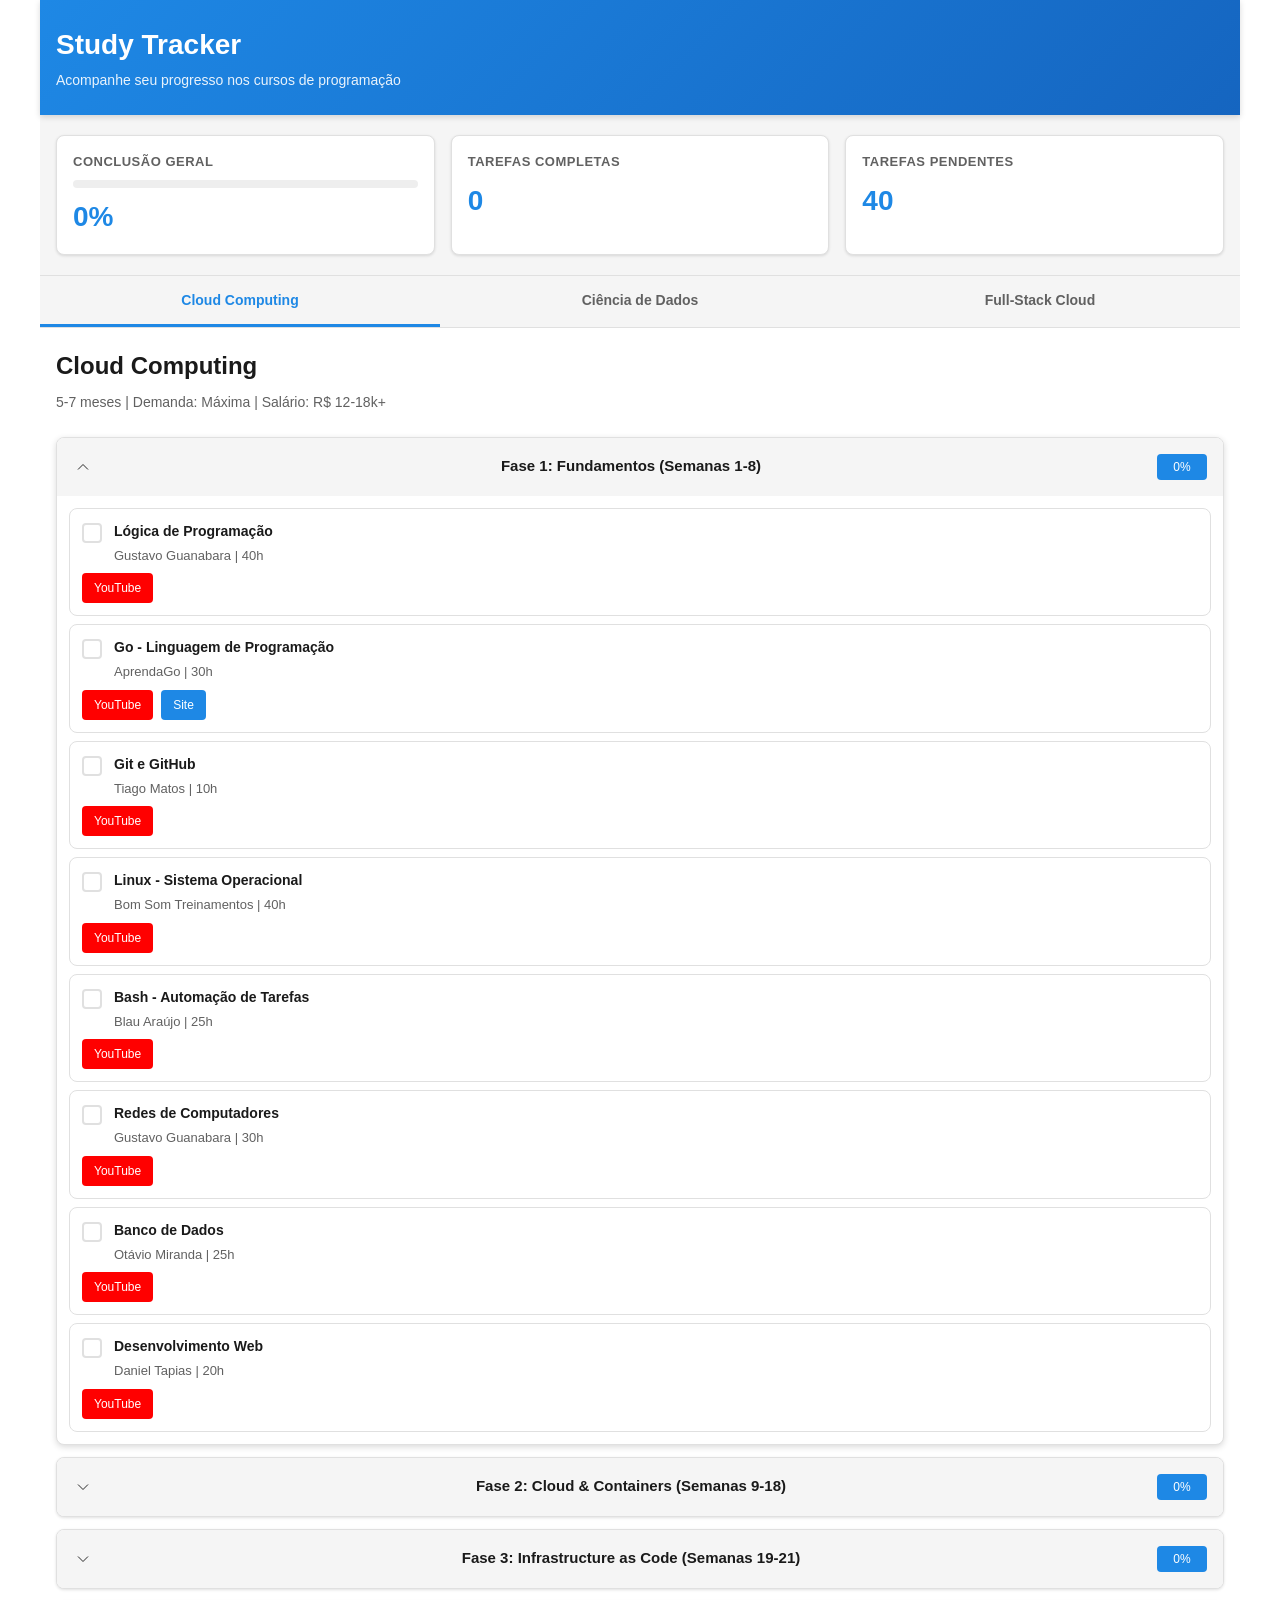
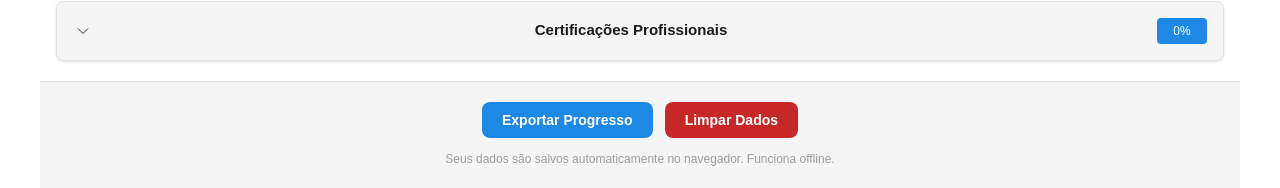
==== index.html @ 9088e8f1 "Add Study Tracker PWA app and Railway/Nixpacks deploy config Adds the full static study-tracker site" ====
<!DOCTYPE html>
<html lang="pt-BR">
<head>
    <meta charset="UTF-8">
    <meta name="viewport" content="width=device-width, initial-scale=1.0">
    <meta name="description" content="Checklist de estudo para programação - Acompanhe seu progresso nos cursos">
    <meta name="theme-color" content="#1a1a1a">
    <meta name="apple-mobile-web-app-capable" content="yes">
    <meta name="apple-mobile-web-app-status-bar-style" content="black-translucent">
    <meta name="apple-mobile-web-app-title" content="Study Tracker">

    <link rel="manifest" href="manifest.json">
    <link rel="icon" type="image/svg+xml" href="data:image/svg+xml,<svg xmlns='http://www.w3.org/2000/svg' viewBox='0 0 100 100'><text y='75' font-size='75' fill='%231e88e5'>●</text></svg>">
    <link rel="apple-touch-icon" href="data:image/svg+xml,<svg xmlns='http://www.w3.org/2000/svg' viewBox='0 0 180 180'><rect fill='%231e88e5' width='180' height='180'/><text y='135' font-size='120' fill='white' text-anchor='middle' x='90'>●</text></svg>">

    <title>Study Tracker - Checklist de Programação</title>
    <link rel="stylesheet" href="style.css">
</head>
<body>
    <div class="app-container">
        <!-- Header -->
        <header class="app-header">
            <div class="header-content">
                <h1>Study Tracker</h1>
                <p class="subtitle">Acompanhe seu progresso nos cursos de programação</p>
            </div>
            <button class="install-btn" id="installBtn" style="display: none;">Instalar App</button>
        </header>

        <!-- Progress Overview -->
        <section class="progress-section">
            <div class="progress-stats">
                <div class="stat-card">
                    <span class="stat-label">Conclusão Geral</span>
                    <div class="progress-bar">
                        <div class="progress-fill" id="overallProgress"></div>
                    </div>
                    <span class="stat-value" id="overallPercent">0%</span>
                </div>
                <div class="stat-card">
                    <span class="stat-label">Tarefas Completas</span>
                    <span class="stat-value" id="tasksCompleted">0</span>
                </div>
                <div class="stat-card">
                    <span class="stat-label">Tarefas Pendentes</span>
                    <span class="stat-value" id="tasksPending">0</span>
                </div>
            </div>
        </section>

        <!-- Path Selection Tabs -->
        <nav class="path-tabs">
            <button class="tab-btn active" data-path="cloud">Cloud Computing</button>
            <button class="tab-btn" data-path="data-science">Ciência de Dados</button>
            <button class="tab-btn" data-path="full-stack">Full-Stack Cloud</button>
        </nav>

        <!-- Content Area -->
        <main class="content-area">
            <!-- Cloud Computing Path -->
            <section class="path-content active" data-path="cloud">
                <div class="path-header">
                    <h2>Cloud Computing</h2>
                    <p>5-7 meses | Demanda: Máxima | Salário: R$ 12-18k+</p>
                </div>

                <div class="phases-container">
                    <!-- Phase 1 -->
                    <details class="phase-section" open>
                        <summary class="phase-title">
                            <span class="phase-name">Fase 1: Fundamentos (Semanas 1-8)</span>
                            <span class="phase-progress" data-phase="cloud-1"></span>
                        </summary>
                        <div class="courses-list">
                            <div class="course-item">
                                <label class="checkbox-wrapper">
                                    <input type="checkbox" class="task-checkbox" data-id="cloud-logic" data-phase="cloud-1">
                                    <span class="checkbox-custom"></span>
                                    <span class="course-info">
                                        <span class="course-name">Lógica de Programação</span>
                                        <span class="course-instructor">Gustavo Guanabara | 40h</span>
                                    </span>
                                </label>
                                <div class="course-links">
                                    <a href="https://www.youtube.com/playlist?list=PLHz_AreHm4dmSj0MHol_aoNYCSGFqvfV7" target="_blank" class="link-btn youtube">YouTube</a>
                                </div>
                            </div>

                            <div class="course-item">
                                <label class="checkbox-wrapper">
                                    <input type="checkbox" class="task-checkbox" data-id="cloud-go" data-phase="cloud-1">
                                    <span class="checkbox-custom"></span>
                                    <span class="course-info">
                                        <span class="course-name">Go - Linguagem de Programação</span>
                                        <span class="course-instructor">AprendaGo | 30h</span>
                                    </span>
                                </label>
                                <div class="course-links">
                                    <a href="https://www.youtube.com/c/AprendaGo" target="_blank" class="link-btn youtube">YouTube</a>
                                    <a href="https://www.aprendago.com" target="_blank" class="link-btn website">Site</a>
                                </div>
                            </div>

                            <div class="course-item">
                                <label class="checkbox-wrapper">
                                    <input type="checkbox" class="task-checkbox" data-id="cloud-git" data-phase="cloud-1">
                                    <span class="checkbox-custom"></span>
                                    <span class="course-info">
                                        <span class="course-name">Git e GitHub</span>
                                        <span class="course-instructor">Tiago Matos | 10h</span>
                                    </span>
                                </label>
                                <div class="course-links">
                                    <a href="https://www.youtube.com/playlist?list=PLbIBj8vQfySscKKjH5d3Cc2KLxWDZWmUM" target="_blank" class="link-btn youtube">YouTube</a>
                                </div>
                            </div>

                            <div class="course-item">
                                <label class="checkbox-wrapper">
                                    <input type="checkbox" class="task-checkbox" data-id="cloud-linux" data-phase="cloud-1">
                                    <span class="checkbox-custom"></span>
                                    <span class="course-info">
                                        <span class="course-name">Linux - Sistema Operacional</span>
                                        <span class="course-instructor">Bom Som Treinamentos | 40h</span>
                                    </span>
                                </label>
                                <div class="course-links">
                                    <a href="https://www.youtube.com/playlist?list=PLf-O3X2-mxDn1VpyU2q3fuI3Ikuyig7ij" target="_blank" class="link-btn youtube">YouTube</a>
                                </div>
                            </div>

                            <div class="course-item">
                                <label class="checkbox-wrapper">
                                    <input type="checkbox" class="task-checkbox" data-id="cloud-bash" data-phase="cloud-1">
                                    <span class="checkbox-custom"></span>
                                    <span class="course-info">
                                        <span class="course-name">Bash - Automação de Tarefas</span>
                                        <span class="course-instructor">Blau Araújo | 25h</span>
                                    </span>
                                </label>
                                <div class="course-links">
                                    <a href="https://www.youtube.com/playlist?list=PLbWvcwWtuDm0x1aSNYI4e3XC8DjDJDvXs" target="_blank" class="link-btn youtube">YouTube</a>
                                </div>
                            </div>

                            <div class="course-item">
                                <label class="checkbox-wrapper">
                                    <input type="checkbox" class="task-checkbox" data-id="cloud-networks" data-phase="cloud-1">
                                    <span class="checkbox-custom"></span>
                                    <span class="course-info">
                                        <span class="course-name">Redes de Computadores</span>
                                        <span class="course-instructor">Gustavo Guanabara | 30h</span>
                                    </span>
                                </label>
                                <div class="course-links">
                                    <a href="https://www.youtube.com/playlist?list=PLHz_AreHm4dkPvvixO52EMKvEHqkBn9ZT" target="_blank" class="link-btn youtube">YouTube</a>
                                </div>
                            </div>

                            <div class="course-item">
                                <label class="checkbox-wrapper">
                                    <input type="checkbox" class="task-checkbox" data-id="cloud-db" data-phase="cloud-1">
                                    <span class="checkbox-custom"></span>
                                    <span class="course-info">
                                        <span class="course-name">Banco de Dados</span>
                                        <span class="course-instructor">Otávio Miranda | 25h</span>
                                    </span>
                                </label>
                                <div class="course-links">
                                    <a href="https://www.youtube.com/playlist?list=PLbIBj8vQfySs7ZRrqjpAXXc5g4ehJCWcZ" target="_blank" class="link-btn youtube">YouTube</a>
                                </div>
                            </div>

                            <div class="course-item">
                                <label class="checkbox-wrapper">
                                    <input type="checkbox" class="task-checkbox" data-id="cloud-web" data-phase="cloud-1">
                                    <span class="checkbox-custom"></span>
                                    <span class="course-info">
                                        <span class="course-name">Desenvolvimento Web</span>
                                        <span class="course-instructor">Daniel Tapias | 20h</span>
                                    </span>
                                </label>
                                <div class="course-links">
                                    <a href="https://www.youtube.com/@dandev-oficial" target="_blank" class="link-btn youtube">YouTube</a>
                                </div>
                            </div>
                        </div>
                    </details>

                    <!-- Phase 2 -->
                    <details class="phase-section">
                        <summary class="phase-title">
                            <span class="phase-name">Fase 2: Cloud & Containers (Semanas 9-18)</span>
                            <span class="phase-progress" data-phase="cloud-2"></span>
                        </summary>
                        <div class="courses-list">
                            <div class="course-item">
                                <label class="checkbox-wrapper">
                                    <input type="checkbox" class="task-checkbox" data-id="cloud-aws" data-phase="cloud-2">
                                    <span class="checkbox-custom"></span>
                                    <span class="course-info">
                                        <span class="course-name">AWS - Cloud Computing</span>
                                        <span class="course-instructor">Dev Dojo | 50h</span>
                                    </span>
                                </label>
                                <div class="course-links">
                                    <a href="https://www.youtube.com/@DevDojo" target="_blank" class="link-btn youtube">YouTube</a>
                                    <a href="https://devdojo.com" target="_blank" class="link-btn website">Site</a>
                                </div>
                            </div>

                            <div class="course-item">
                                <label class="checkbox-wrapper">
                                    <input type="checkbox" class="task-checkbox" data-id="cloud-docker" data-phase="cloud-2">
                                    <span class="checkbox-custom"></span>
                                    <span class="course-info">
                                        <span class="course-name">Docker - Containers</span>
                                        <span class="course-instructor">Tec Educa | 25h</span>
                                    </span>
                                </label>
                                <div class="course-links">
                                    <a href="https://www.youtube.com/playlist?list=PLnDvRpP8BneyVTT2ffgSHmkSJuw-gMaAr" target="_blank" class="link-btn youtube">YouTube</a>
                                </div>
                            </div>

                            <div class="course-item">
                                <label class="checkbox-wrapper">
                                    <input type="checkbox" class="task-checkbox" data-id="cloud-k8s" data-phase="cloud-2">
                                    <span class="checkbox-custom"></span>
                                    <span class="course-info">
                                        <span class="course-name">Kubernetes - Orquestração</span>
                                        <span class="course-instructor">Lucas Santo | 40h</span>
                                    </span>
                                </label>
                                <div class="course-links">
                                    <a href="https://www.youtube.com/playlist?list=PLnDvRpP8BnexKYy5RLSQKT4vvvvyQ7SuY" target="_blank" class="link-btn youtube">YouTube</a>
                                </div>
                            </div>
                        </div>
                    </details>

                    <!-- Phase 3 -->
                    <details class="phase-section">
                        <summary class="phase-title">
                            <span class="phase-name">Fase 3: Infrastructure as Code (Semanas 19-21)</span>
                            <span class="phase-progress" data-phase="cloud-3"></span>
                        </summary>
                        <div class="courses-list">
                            <div class="course-item">
                                <label class="checkbox-wrapper">
                                    <input type="checkbox" class="task-checkbox" data-id="cloud-terraform" data-phase="cloud-3">
                                    <span class="checkbox-custom"></span>
                                    <span class="course-info">
                                        <span class="course-name">Terraform - IaC</span>
                                        <span class="course-instructor">Gasparotto | 30h</span>
                                    </span>
                                </label>
                                <div class="course-links">
                                    <a href="https://www.youtube.com/playlist?list=PLnDvRpP8BneyVTT2ffgSHmkSJuw-gMaAr" target="_blank" class="link-btn youtube">YouTube</a>
                                </div>
                            </div>
                        </div>
                    </details>

                    <!-- Certifications -->
                    <details class="phase-section">
                        <summary class="phase-title">
                            <span class="phase-name">Certificações Profissionais</span>
                            <span class="phase-progress" data-phase="cloud-cert"></span>
                        </summary>
                        <div class="courses-list">
                            <div class="course-item">
                                <label class="checkbox-wrapper">
                                    <input type="checkbox" class="task-checkbox" data-id="cloud-aws-dev" data-phase="cloud-cert">
                                    <span class="checkbox-custom"></span>
                                    <span class="course-info">
                                        <span class="course-name">AWS Certified Developer</span>
                                        <span class="course-instructor">Amazon | Valor: USD 300</span>
                                    </span>
                                </label>
                                <div class="course-links">
                                    <a href="https://aws.amazon.com/certification/" target="_blank" class="link-btn website">Certificação AWS</a>
                                </div>
                            </div>

                            <div class="course-item">
                                <label class="checkbox-wrapper">
                                    <input type="checkbox" class="task-checkbox" data-id="cloud-aws-arch" data-phase="cloud-cert">
                                    <span class="checkbox-custom"></span>
                                    <span class="course-info">
                                        <span class="course-name">AWS Certified Solutions Architect</span>
                                        <span class="course-instructor">Amazon | Valor: USD 300</span>
                                    </span>
                                </label>
                                <div class="course-links">
                                    <a href="https://aws.amazon.com/certification/" target="_blank" class="link-btn website">Certificação AWS</a>
                                </div>
                            </div>

                            <div class="course-item">
                                <label class="checkbox-wrapper">
                                    <input type="checkbox" class="task-checkbox" data-id="cloud-scrum" data-phase="cloud-cert">
                                    <span class="checkbox-custom"></span>
                                    <span class="course-info">
                                        <span class="course-name">Scrum Master Associate</span>
                                        <span class="course-instructor">Scrum.org | Valor: USD 150</span>
                                    </span>
                                </label>
                                <div class="course-links">
                                    <a href="https://www.scrum.org" target="_blank" class="link-btn website">Scrum.org</a>
                                </div>
                            </div>
                        </div>
                    </details>
                </div>
            </section>

            <!-- Data Science Path -->
            <section class="path-content" data-path="data-science">
                <div class="path-header">
                    <h2>Ciência de Dados</h2>
                    <p>6-8 meses | Demanda: Alta | Salário: R$ 10-15k+</p>
                </div>

                <div class="phases-container">
                    <!-- Phase 1 -->
                    <details class="phase-section" open>
                        <summary class="phase-title">
                            <span class="phase-name">Fase 1: Fundamentos (Semanas 1-6)</span>
                            <span class="phase-progress" data-phase="ds-1"></span>
                        </summary>
                        <div class="courses-list">
                            <div class="course-item">
                                <label class="checkbox-wrapper">
                                    <input type="checkbox" class="task-checkbox" data-id="ds-python" data-phase="ds-1">
                                    <span class="checkbox-custom"></span>
                                    <span class="course-info">
                                        <span class="course-name">Python Básico</span>
                                        <span class="course-instructor">Gustavo Guanabara | 40h</span>
                                    </span>
                                </label>
                                <div class="course-links">
                                    <a href="https://www.youtube.com/playlist?list=PLHz_AreHm4dmSj0MHol_aoNYCSGFqvfV7" target="_blank" class="link-btn youtube">YouTube</a>
                                </div>
                            </div>

                            <div class="course-item">
                                <label class="checkbox-wrapper">
                                    <input type="checkbox" class="task-checkbox" data-id="ds-git" data-phase="ds-1">
                                    <span class="checkbox-custom"></span>
                                    <span class="course-info">
                                        <span class="course-name">Git e GitHub</span>
                                        <span class="course-instructor">Tiago Matos | 10h</span>
                                    </span>
                                </label>
                                <div class="course-links">
                                    <a href="https://www.youtube.com/playlist?list=PLbIBj8vQfySscKKjH5d3Cc2KLxWDZWmUM" target="_blank" class="link-btn youtube">YouTube</a>
                                </div>
                            </div>

                            <div class="course-item">
                                <label class="checkbox-wrapper">
                                    <input type="checkbox" class="task-checkbox" data-id="ds-mysql" data-phase="ds-1">
                                    <span class="checkbox-custom"></span>
                                    <span class="course-info">
                                        <span class="course-name">MySQL - Banco de Dados</span>
                                        <span class="course-instructor">Otávio Miranda | 30h</span>
                                    </span>
                                </label>
                                <div class="course-links">
                                    <a href="https://www.youtube.com/playlist?list=PLbIBj8vQfySs7ZRrqjpAXXc5g4ehJCWcZ" target="_blank" class="link-btn youtube">YouTube</a>
                                </div>
                            </div>

                            <div class="course-item">
                                <label class="checkbox-wrapper">
                                    <input type="checkbox" class="task-checkbox" data-id="ds-analyst" data-phase="ds-1">
                                    <span class="checkbox-custom"></span>
                                    <span class="course-info">
                                        <span class="course-name">Analista de Dados</span>
                                        <span class="course-instructor">Geração Analítica | 20h</span>
                                    </span>
                                </label>
                                <div class="course-links">
                                    <a href="https://www.youtube.com/c/GeraçãoAnalitica" target="_blank" class="link-btn youtube">YouTube</a>
                                </div>
                            </div>
                        </div>
                    </details>

                    <!-- Phase 2 -->
                    <details class="phase-section">
                        <summary class="phase-title">
                            <span class="phase-name">Fase 2: Especialização (Semanas 7-20)</span>
                            <span class="phase-progress" data-phase="ds-2"></span>
                        </summary>
                        <div class="courses-list">
                            <div class="course-item">
                                <label class="checkbox-wrapper">
                                    <input type="checkbox" class="task-checkbox" data-id="ds-ml" data-phase="ds-2">
                                    <span class="checkbox-custom"></span>
                                    <span class="course-info">
                                        <span class="course-name">Python para Machine Learning</span>
                                        <span class="course-instructor">Didática TEC | 50h</span>
                                    </span>
                                </label>
                                <div class="course-links">
                                    <a href="https://www.youtube.com/playlist?list=PLnDvRpP8BneyVTT2ffgSHmkSJuw-gMaAr" target="_blank" class="link-btn youtube">YouTube</a>
                                </div>
                            </div>

                            <div class="course-item">
                                <label class="checkbox-wrapper">
                                    <input type="checkbox" class="task-checkbox" data-id="ds-powerbi" data-phase="ds-2">
                                    <span class="checkbox-custom"></span>
                                    <span class="course-info">
                                        <span class="course-name">Power BI - Dashboards</span>
                                        <span class="course-instructor">Prime Cursos Brasil | 25h</span>
                                    </span>
                                </label>
                                <div class="course-links">
                                    <a href="https://www.youtube.com/playlist?list=PLnDvRpP8BnezfJcqyaBr8WlLJuBaYDmA7" target="_blank" class="link-btn youtube">YouTube</a>
                                </div>
                            </div>

                            <div class="course-item">
                                <label class="checkbox-wrapper">
                                    <input type="checkbox" class="task-checkbox" data-id="ds-intro" data-phase="ds-2">
                                    <span class="checkbox-custom"></span>
                                    <span class="course-info">
                                        <span class="course-name">Introdução à Ciência de Dados</span>
                                        <span class="course-instructor">Data Science Academy | 20h</span>
                                    </span>
                                </label>
                                <div class="course-links">
                                    <a href="https://www.youtube.com/c/DataScienceAcademy" target="_blank" class="link-btn youtube">YouTube</a>
                                    <a href="https://www.datascienceacademy.com.br" target="_blank" class="link-btn website">Site</a>
                                </div>
                            </div>

                            <div class="course-item">
                                <label class="checkbox-wrapper">
                                    <input type="checkbox" class="task-checkbox" data-id="ds-stats" data-phase="ds-2">
                                    <span class="checkbox-custom"></span>
                                    <span class="course-info">
                                        <span class="course-name">Estatística e Data Science</span>
                                        <span class="course-instructor">Estática de Dados | 40h</span>
                                    </span>
                                </label>
                                <div class="course-links">
                                    <a href="https://www.youtube.com/c/EstaticaDados" target="_blank" class="link-btn youtube">YouTube</a>
                                </div>
                            </div>

                            <div class="course-item">
                                <label class="checkbox-wrapper">
                                    <input type="checkbox" class="task-checkbox" data-id="ds-ml-advanced" data-phase="ds-2">
                                    <span class="checkbox-custom"></span>
                                    <span class="course-info">
                                        <span class="course-name">Machine Learning</span>
                                        <span class="course-instructor">Alatech (Sticklear) | 50h</span>
                                    </span>
                                </label>
                                <div class="course-links">
                                    <a href="https://www.youtube.com/c/Alatech" target="_blank" class="link-btn youtube">YouTube</a>
                                </div>
                            </div>
                        </div>
                    </details>

                    <!-- Phase 3 -->
                    <details class="phase-section">
                        <summary class="phase-title">
                            <span class="phase-name">Fase 3: Consolidação (Semanas 21-24)</span>
                            <span class="phase-progress" data-phase="ds-3"></span>
                        </summary>
                        <div class="courses-list">
                            <div class="course-item">
                                <label class="checkbox-wrapper">
                                    <input type="checkbox" class="task-checkbox" data-id="ds-ai" data-phase="ds-3">
                                    <span class="checkbox-custom"></span>
                                    <span class="course-info">
                                        <span class="course-name">Inteligência Artificial</span>
                                        <span class="course-instructor">Gustavo Guanabara | 20h</span>
                                    </span>
                                </label>
                                <div class="course-links">
                                    <a href="https://www.youtube.com/playlist?list=PLHz_AreHm4dnSj0MHol_aoNYCSGFqvfV7" target="_blank" class="link-btn youtube">YouTube</a>
                                </div>
                            </div>
                        </div>
                    </details>

                    <!-- Certifications -->
                    <details class="phase-section">
                        <summary class="phase-title">
                            <span class="phase-name">Certificações Profissionais</span>
                            <span class="phase-progress" data-phase="ds-cert"></span>
                        </summary>
                        <div class="courses-list">
                            <div class="course-item">
                                <label class="checkbox-wrapper">
                                    <input type="checkbox" class="task-checkbox" data-id="ds-gcp" data-phase="ds-cert">
                                    <span class="checkbox-custom"></span>
                                    <span class="course-info">
                                        <span class="course-name">Google Cloud Professional</span>
                                        <span class="course-instructor">Google | Valor: USD 200</span>
                                    </span>
                                </label>
                                <div class="course-links">
                                    <a href="https://cloud.google.com/certification" target="_blank" class="link-btn website">Google Cloud</a>
                                </div>
                            </div>

                            <div class="course-item">
                                <label class="checkbox-wrapper">
                                    <input type="checkbox" class="task-checkbox" data-id="ds-aws-analytics" data-phase="ds-cert">
                                    <span class="checkbox-custom"></span>
                                    <span class="course-info">
                                        <span class="course-name">AWS Certified Data Analytics</span>
                                        <span class="course-instructor">Amazon | Valor: USD 300</span>
                                    </span>
                                </label>
                                <div class="course-links">
                                    <a href="https://aws.amazon.com/certification/" target="_blank" class="link-btn website">Certificação AWS</a>
                                </div>
                            </div>
                        </div>
                    </details>
                </div>
            </section>

            <!-- Full-Stack Cloud Path -->
            <section class="path-content" data-path="full-stack">
                <div class="path-header">
                    <h2>Full-Stack Cloud</h2>
                    <p>9-12 meses | Demanda: Máxima | Salário: R$ 15-25k+</p>
                </div>

                <div class="info-box">
                    <h3>Estrutura Combinada</h3>
                    <p>Este caminho combina Ciência de Dados e Cloud Computing para criar um profissional ultra-versátil. Siga os cursos em paralelo conforme o cronograma sugerido.</p>
                </div>

                <div class="phases-container">
                    <details class="phase-section" open>
                        <summary class="phase-title">
                            <span class="phase-name">Meses 1-3: Fundamentos Integrados</span>
                            <span class="phase-progress" data-phase="fs-1"></span>
                        </summary>
                        <div class="courses-list">
                            <div class="course-item">
                                <label class="checkbox-wrapper">
                                    <input type="checkbox" class="task-checkbox" data-id="fs-logic" data-phase="fs-1">
                                    <span class="checkbox-custom"></span>
                                    <span class="course-info">
                                        <span class="course-name">Lógica de Programação</span>
                                        <span class="course-instructor">Gustavo Guanabara | 40h</span>
                                    </span>
                                </label>
                                <div class="course-links">
                                    <a href="https://www.youtube.com/playlist?list=PLHz_AreHm4dmSj0MHol_aoNYCSGFqvfV7" target="_blank" class="link-btn youtube">YouTube</a>
                                </div>
                            </div>

                            <div class="course-item">
                                <label class="checkbox-wrapper">
                                    <input type="checkbox" class="task-checkbox" data-id="fs-python" data-phase="fs-1">
                                    <span class="checkbox-custom"></span>
                                    <span class="course-info">
                                        <span class="course-name">Python + Go Básico</span>
                                        <span class="course-instructor">Múltiplos instrutores | 70h</span>
                                    </span>
                                </label>
                                <div class="course-links">
                                    <a href="https://www.youtube.com/playlist?list=PLHz_AreHm4dmSj0MHol_aoNYCSGFqvfV7" target="_blank" class="link-btn youtube">Python</a>
                                    <a href="https://www.youtube.com/c/AprendaGo" target="_blank" class="link-btn youtube">Go</a>
                                </div>
                            </div>

                            <div class="course-item">
                                <label class="checkbox-wrapper">
                                    <input type="checkbox" class="task-checkbox" data-id="fs-git" data-phase="fs-1">
                                    <span class="checkbox-custom"></span>
                                    <span class="course-info">
                                        <span class="course-name">Git, GitHub e Linux</span>
                                        <span class="course-instructor">Múltiplos instrutores | 50h</span>
                                    </span>
                                </label>
                                <div class="course-links">
                                    <a href="https://www.youtube.com/playlist?list=PLbIBj8vQfySscKKjH5d3Cc2KLxWDZWmUM" target="_blank" class="link-btn youtube">Git</a>
                                    <a href="https://www.youtube.com/playlist?list=PLf-O3X2-mxDn1VpyU2q3fuI3Ikuyig7ij" target="_blank" class="link-btn youtube">Linux</a>
                                </div>
                            </div>
                        </div>
                    </details>

                    <details class="phase-section">
                        <summary class="phase-title">
                            <span class="phase-name">Meses 4-6: Backend + Cloud</span>
                            <span class="phase-progress" data-phase="fs-2"></span>
                        </summary>
                        <div class="courses-list">
                            <div class="course-item">
                                <label class="checkbox-wrapper">
                                    <input type="checkbox" class="task-checkbox" data-id="fs-python-ml" data-phase="fs-2">
                                    <span class="checkbox-custom"></span>
                                    <span class="course-info">
                                        <span class="course-name">Python para Machine Learning</span>
                                        <span class="course-instructor">Didática TEC | 50h</span>
                                    </span>
                                </label>
                                <div class="course-links">
                                    <a href="https://www.youtube.com/playlist?list=PLnDvRpP8BneyVTT2ffgSHmkSJuw-gMaAr" target="_blank" class="link-btn youtube">YouTube</a>
                                </div>
                            </div>

                            <div class="course-item">
                                <label class="checkbox-wrapper">
                                    <input type="checkbox" class="task-checkbox" data-id="fs-aws" data-phase="fs-2">
                                    <span class="checkbox-custom"></span>
                                    <span class="course-info">
                                        <span class="course-name">AWS e Nuvem</span>
                                        <span class="course-instructor">Dev Dojo | 50h</span>
                                    </span>
                                </label>
                                <div class="course-links">
                                    <a href="https://www.youtube.com/@DevDojo" target="_blank" class="link-btn youtube">YouTube</a>
                                    <a href="https://devdojo.com" target="_blank" class="link-btn website">Site</a>
                                </div>
                            </div>

                            <div class="course-item">
                                <label class="checkbox-wrapper">
                                    <input type="checkbox" class="task-checkbox" data-id="fs-stats" data-phase="fs-2">
                                    <span class="checkbox-custom"></span>
                                    <span class="course-info">
                                        <span class="course-name">Estatística Aplicada</span>
                                        <span class="course-instructor">Estática de Dados | 40h</span>
                                    </span>
                                </label>
                                <div class="course-links">
                                    <a href="https://www.youtube.com/c/EstaticaDados" target="_blank" class="link-btn youtube">YouTube</a>
                                </div>
                            </div>
                        </div>
                    </details>

                    <details class="phase-section">
                        <summary class="phase-title">
                            <span class="phase-name">Meses 7-9: DevOps & Containers</span>
                            <span class="phase-progress" data-phase="fs-3"></span>
                        </summary>
                        <div class="courses-list">
                            <div class="course-item">
                                <label class="checkbox-wrapper">
                                    <input type="checkbox" class="task-checkbox" data-id="fs-docker" data-phase="fs-3">
                                    <span class="checkbox-custom"></span>
                                    <span class="course-info">
                                        <span class="course-name">Docker</span>
                                        <span class="course-instructor">Tec Educa | 25h</span>
                                    </span>
                                </label>
                                <div class="course-links">
                                    <a href="https://www.youtube.com/playlist?list=PLnDvRpP8BneyVTT2ffgSHmkSJuw-gMaAr" target="_blank" class="link-btn youtube">YouTube</a>
                                </div>
                            </div>

                            <div class="course-item">
                                <label class="checkbox-wrapper">
                                    <input type="checkbox" class="task-checkbox" data-id="fs-k8s" data-phase="fs-3">
                                    <span class="checkbox-custom"></span>
                                    <span class="course-info">
                                        <span class="course-name">Kubernetes</span>
                                        <span class="course-instructor">Lucas Santo | 40h</span>
                                    </span>
                                </label>
                                <div class="course-links">
                                    <a href="https://www.youtube.com/playlist?list=PLnDvRpP8BnexKYy5RLSQKT4vvvvyQ7SuY" target="_blank" class="link-btn youtube">YouTube</a>
                                </div>
                            </div>

                            <div class="course-item">
                                <label class="checkbox-wrapper">
                                    <input type="checkbox" class="task-checkbox" data-id="fs-terraform" data-phase="fs-3">
                                    <span class="checkbox-custom"></span>
                                    <span class="course-info">
                                        <span class="course-name">Terraform - IaC</span>
                                        <span class="course-instructor">Gasparotto | 30h</span>
                                    </span>
                                </label>
                                <div class="course-links">
                                    <a href="https://www.youtube.com/playlist?list=PLnDvRpP8BneyVTT2ffgSHmkSJuw-gMaAr" target="_blank" class="link-btn youtube">YouTube</a>
                                </div>
                            </div>
                        </div>
                    </details>

                    <details class="phase-section">
                        <summary class="phase-title">
                            <span class="phase-name">Meses 10-12: Consolidação & Certificações</span>
                            <span class="phase-progress" data-phase="fs-4"></span>
                        </summary>
                        <div class="courses-list">
                            <div class="course-item">
                                <label class="checkbox-wrapper">
                                    <input type="checkbox" class="task-checkbox" data-id="fs-aws-dev" data-phase="fs-4">
                                    <span class="checkbox-custom"></span>
                                    <span class="course-info">
                                        <span class="course-name">AWS Certified Developer</span>
                                        <span class="course-instructor">Amazon | Valor: USD 300</span>
                                    </span>
                                </label>
                                <div class="course-links">
                                    <a href="https://aws.amazon.com/certification/" target="_blank" class="link-btn website">Certificação AWS</a>
                                </div>
                            </div>

                            <div class="course-item">
                                <label class="checkbox-wrapper">
                                    <input type="checkbox" class="task-checkbox" data-id="fs-aws-arch" data-phase="fs-4">
                                    <span class="checkbox-custom"></span>
                                    <span class="course-info">
                                        <span class="course-name">AWS Certified Solutions Architect</span>
                                        <span class="course-instructor">Amazon | Valor: USD 300</span>
                                    </span>
                                </label>
                                <div class="course-links">
                                    <a href="https://aws.amazon.com/certification/" target="_blank" class="link-btn website">Certificação AWS</a>
                                </div>
                            </div>

                            <div class="course-item">
                                <label class="checkbox-wrapper">
                                    <input type="checkbox" class="task-checkbox" data-id="fs-gcp" data-phase="fs-4">
                                    <span class="checkbox-custom"></span>
                                    <span class="course-info">
                                        <span class="course-name">Google Cloud Professional</span>
                                        <span class="course-instructor">Google | Valor: USD 200</span>
                                    </span>
                                </label>
                                <div class="course-links">
                                    <a href="https://cloud.google.com/certification" target="_blank" class="link-btn website">Google Cloud</a>
                                </div>
                            </div>

                            <div class="course-item">
                                <label class="checkbox-wrapper">
                                    <input type="checkbox" class="task-checkbox" data-id="fs-scrum" data-phase="fs-4">
                                    <span class="checkbox-custom"></span>
                                    <span class="course-info">
                                        <span class="course-name">Scrum Master Associate</span>
                                        <span class="course-instructor">Scrum.org | Valor: USD 150</span>
                                    </span>
                                </label>
                                <div class="course-links">
                                    <a href="https://www.scrum.org" target="_blank" class="link-btn website">Scrum.org</a>
                                </div>
                            </div>
                        </div>
                    </details>
                </div>
            </section>
        </main>

        <!-- Footer -->
        <footer class="app-footer">
            <button class="action-btn" id="exportBtn">Exportar Progresso</button>
            <button class="action-btn danger" id="resetBtn">Limpar Dados</button>
            <p class="footer-text">Seus dados são salvos automaticamente no navegador. Funciona offline.</p>
        </footer>
    </div>

    <script src="app.js"></script>
</body>
</html>
---- style.css ----
:root {
    --primary-color: #1e88e5;
    --primary-dark: #1565c0;
    --primary-light: #42a5f5;
    --accent-color: #2e7d32;
    --accent-light: #4caf50;
    --danger-color: #c62828;
    --bg-primary: #ffffff;
    --bg-secondary: #f5f5f5;
    --bg-tertiary: #eeeeee;
    --text-primary: #1a1a1a;
    --text-secondary: #616161;
    --text-tertiary: #9e9e9e;
    --border-color: #e0e0e0;
    --shadow-sm: 0 1px 3px rgba(0, 0, 0, 0.12);
    --shadow-md: 0 2px 6px rgba(0, 0, 0, 0.15);
    --shadow-lg: 0 4px 12px rgba(0, 0, 0, 0.15);
    --radius-sm: 4px;
    --radius-md: 8px;
    --radius-lg: 12px;
}

@media (prefers-color-scheme: dark) {
    :root {
        --bg-primary: #121212;
        --bg-secondary: #1e1e1e;
        --bg-tertiary: #2a2a2a;
        --text-primary: #ffffff;
        --text-secondary: #b0b0b0;
        --text-tertiary: #666666;
        --border-color: #333333;
    }
}

* {
    margin: 0;
    padding: 0;
    box-sizing: border-box;
}

html, body {
    width: 100%;
    height: 100%;
    font-family: -apple-system, BlinkMacSystemFont, "Segoe UI", Roboto, "Helvetica Neue", Arial, sans-serif;
    font-size: 16px;
    line-height: 1.5;
    color: var(--text-primary);
    background-color: var(--bg-primary);
}

/* App Container */
.app-container {
    display: flex;
    flex-direction: column;
    min-height: 100vh;
    max-width: 1200px;
    margin: 0 auto;
}

/* Header */
.app-header {
    background: linear-gradient(135deg, var(--primary-color) 0%, var(--primary-dark) 100%);
    color: white;
    padding: 24px 16px;
    display: flex;
    justify-content: space-between;
    align-items: flex-start;
    gap: 16px;
    box-shadow: var(--shadow-md);
    position: sticky;
    top: 0;
    z-index: 100;
}

.header-content h1 {
    font-size: 28px;
    font-weight: 600;
    margin-bottom: 4px;
}

.subtitle {
    font-size: 14px;
    opacity: 0.9;
}

.install-btn {
    background: white;
    color: var(--primary-color);
    border: none;
    padding: 8px 16px;
    border-radius: var(--radius-md);
    font-size: 14px;
    font-weight: 600;
    cursor: pointer;
    white-space: nowrap;
    transition: all 0.3s ease;
    box-shadow: var(--shadow-sm);
}

.install-btn:hover {
    transform: translateY(-2px);
    box-shadow: var(--shadow-md);
}

.install-btn:active {
    transform: translateY(0);
}

/* Progress Section */
.progress-section {
    padding: 20px 16px;
    background-color: var(--bg-secondary);
    border-bottom: 1px solid var(--border-color);
}

.progress-stats {
    display: grid;
    grid-template-columns: repeat(auto-fit, minmax(200px, 1fr));
    gap: 16px;
}

.stat-card {
    background: var(--bg-primary);
    padding: 16px;
    border-radius: var(--radius-md);
    border: 1px solid var(--border-color);
    display: flex;
    flex-direction: column;
    gap: 8px;
    box-shadow: var(--shadow-sm);
}

.stat-label {
    font-size: 13px;
    font-weight: 600;
    color: var(--text-secondary);
    text-transform: uppercase;
    letter-spacing: 0.5px;
}

.stat-value {
    font-size: 28px;
    font-weight: 700;
    color: var(--primary-color);
}

.progress-bar {
    width: 100%;
    height: 8px;
    background-color: var(--bg-tertiary);
    border-radius: 4px;
    overflow: hidden;
}

.progress-fill {
    height: 100%;
    background: linear-gradient(90deg, var(--primary-color) 0%, var(--primary-light) 100%);
    border-radius: 4px;
    transition: width 0.3s ease;
    width: 0%;
}

/* Path Tabs */
.path-tabs {
    display: flex;
    gap: 0;
    background-color: var(--bg-secondary);
    border-bottom: 1px solid var(--border-color);
    overflow-x: auto;
    -webkit-overflow-scrolling: touch;
}

.tab-btn {
    flex: 1;
    min-width: 140px;
    padding: 16px;
    background: none;
    border: none;
    border-bottom: 3px solid transparent;
    color: var(--text-secondary);
    font-size: 14px;
    font-weight: 600;
    cursor: pointer;
    transition: all 0.3s ease;
    text-align: center;
}

.tab-btn:hover {
    background-color: var(--bg-tertiary);
    color: var(--text-primary);
}

.tab-btn.active {
    color: var(--primary-color);
    border-bottom-color: var(--primary-color);
}

/* Content Area */
.content-area {
    flex: 1;
    padding: 20px 16px;
}

.path-content {
    display: none;
    animation: fadeIn 0.3s ease;
}

.path-content.active {
    display: block;
}

@keyframes fadeIn {
    from {
        opacity: 0;
    }
    to {
        opacity: 1;
    }
}

.path-header {
    margin-bottom: 24px;
}

.path-header h2 {
    font-size: 24px;
    margin-bottom: 8px;
    color: var(--text-primary);
}

.path-header p {
    color: var(--text-secondary);
    font-size: 14px;
}

.info-box {
    background-color: var(--bg-secondary);
    border-left: 4px solid var(--primary-color);
    padding: 16px;
    margin-bottom: 24px;
    border-radius: var(--radius-md);
}

.info-box h3 {
    margin-bottom: 8px;
    color: var(--text-primary);
    font-size: 16px;
}

.info-box p {
    color: var(--text-secondary);
    font-size: 14px;
}

/* Phases Container */
.phases-container {
    display: flex;
    flex-direction: column;
    gap: 12px;
}

.phase-section {
    border: 1px solid var(--border-color);
    border-radius: var(--radius-md);
    background: var(--bg-primary);
    overflow: hidden;
    box-shadow: var(--shadow-sm);
    transition: box-shadow 0.3s ease;
}

.phase-section[open] {
    box-shadow: var(--shadow-md);
}

.phase-section > summary {
    cursor: pointer;
    padding: 16px;
    background: var(--bg-secondary);
    display: flex;
    justify-content: space-between;
    align-items: center;
    user-select: none;
    list-style: none;
    transition: background-color 0.3s ease;
}

.phase-section > summary:hover {
    background-color: var(--bg-tertiary);
}

.phase-section > summary::-webkit-details-marker {
    display: none;
}

.phase-section > summary::before {
    content: "";
    display: inline-block;
    width: 20px;
    height: 20px;
    margin-right: 12px;
    background-image: url("data:image/svg+xml,%3Csvg xmlns='http://www.w3.org/2000/svg' width='20' height='20' viewBox='0 0 24 24' fill='none' stroke='currentColor'%3E%3Cpolyline points='6 9 12 15 18 9'%3E%3C/polyline%3E%3C/svg%3E");
    background-repeat: no-repeat;
    background-position: center;
    background-size: contain;
    transition: transform 0.3s ease;
    color: var(--text-secondary);
}

.phase-section[open] > summary::before {
    transform: rotate(180deg);
}

.phase-title {
    display: flex;
    flex: 1;
    justify-content: space-between;
    align-items: center;
    gap: 12px;
}

.phase-name {
    font-weight: 600;
    color: var(--text-primary);
    font-size: 15px;
}

.phase-progress {
    font-size: 12px;
    padding: 4px 8px;
    background: var(--primary-color);
    color: white;
    border-radius: var(--radius-sm);
    min-width: 50px;
    text-align: center;
}

/* Courses List */
.courses-list {
    padding: 12px;
    display: flex;
    flex-direction: column;
    gap: 8px;
}

.course-item {
    padding: 12px;
    border: 1px solid var(--border-color);
    border-radius: var(--radius-md);
    background: var(--bg-primary);
    transition: all 0.2s ease;
}

.course-item:hover {
    border-color: var(--primary-color);
    background-color: var(--bg-secondary);
}

.checkbox-wrapper {
    display: flex;
    align-items: flex-start;
    gap: 12px;
    cursor: pointer;
    flex: 1;
    margin-bottom: 8px;
}

.checkbox-custom {
    flex-shrink: 0;
    width: 20px;
    height: 20px;
    border: 2px solid var(--border-color);
    border-radius: var(--radius-sm);
    display: flex;
    align-items: center;
    justify-content: center;
    background: var(--bg-primary);
    transition: all 0.2s ease;
    margin-top: 2px;
}

.task-checkbox {
    display: none;
}

.task-checkbox:checked ~ .checkbox-custom {
    background: var(--primary-color);
    border-color: var(--primary-color);
}

.task-checkbox:checked ~ .checkbox-custom::after {
    content: "✓";
    color: white;
    font-size: 14px;
    font-weight: bold;
}

.task-checkbox:checked ~ .course-info .course-name {
    text-decoration: line-through;
    color: var(--text-tertiary);
}

.course-info {
    display: flex;
    flex-direction: column;
    gap: 4px;
}

.course-name {
    font-weight: 600;
    color: var(--text-primary);
    font-size: 14px;
}

.course-instructor {
    font-size: 13px;
    color: var(--text-secondary);
}

.course-links {
    display: flex;
    gap: 8px;
    flex-wrap: wrap;
    margin-top: 4px;
}

.link-btn {
    display: inline-flex;
    align-items: center;
    gap: 6px;
    padding: 6px 12px;
    font-size: 12px;
    font-weight: 500;
    border-radius: var(--radius-sm);
    text-decoration: none;
    transition: all 0.2s ease;
    cursor: pointer;
    border: none;
}

.link-btn.youtube {
    background: #ff0000;
    color: white;
}

.link-btn.youtube:hover {
    background: #cc0000;
    transform: translateY(-2px);
}

.link-btn.website {
    background: var(--primary-color);
    color: white;
}

.link-btn.website:hover {
    background: var(--primary-dark);
    transform: translateY(-2px);
}

/* Footer */
.app-footer {
    padding: 20px 16px;
    background-color: var(--bg-secondary);
    border-top: 1px solid var(--border-color);
    display: flex;
    gap: 12px;
    justify-content: center;
    flex-wrap: wrap;
}

.action-btn {
    padding: 10px 20px;
    border-radius: var(--radius-md);
    font-size: 14px;
    font-weight: 600;
    border: none;
    cursor: pointer;
    transition: all 0.3s ease;
    background: var(--primary-color);
    color: white;
}

.action-btn:hover {
    background: var(--primary-dark);
    transform: translateY(-2px);
    box-shadow: var(--shadow-md);
}

.action-btn:active {
    transform: translateY(0);
}

.action-btn.danger {
    background: var(--danger-color);
}

.action-btn.danger:hover {
    background: #b71c1c;
}

.footer-text {
    font-size: 12px;
    color: var(--text-tertiary);
    text-align: center;
    width: 100%;
}

/* Responsive */
@media (max-width: 768px) {
    .app-header {
        flex-direction: column;
        gap: 12px;
    }

    .install-btn {
        width: 100%;
        text-align: center;
    }

    .path-tabs {
        gap: 0;
    }

    .tab-btn {
        flex: 1;
        padding: 12px 8px;
        font-size: 12px;
    }

    .progress-stats {
        grid-template-columns: 1fr;
    }

    .path-header h2 {
        font-size: 20px;
    }

    .checkbox-wrapper {
        flex-direction: row;
    }

    .course-links {
        justify-content: flex-start;
    }

    .link-btn {
        flex: 0 1 auto;
    }
}

@media (max-width: 480px) {
    .app-container {
        font-size: 14px;
    }

    .app-header {
        padding: 16px;
    }

    .header-content h1 {
        font-size: 22px;
    }

    .subtitle {
        font-size: 12px;
    }

    .stat-value {
        font-size: 24px;
    }

    .stat-card {
        padding: 12px;
    }

    .phase-name {
        font-size: 13px;
    }

    .course-name {
        font-size: 13px;
    }

    .course-instructor {
        font-size: 12px;
    }

    .link-btn {
        padding: 5px 10px;
        font-size: 11px;
    }

    .action-btn {
        padding: 8px 16px;
        font-size: 12px;
    }
}

/* Utility Classes */
.hidden {
    display: none !important;
}

/* Loading Animation */
@keyframes spin {
    from {
        transform: rotate(0deg);
    }
    to {
        transform: rotate(360deg);
    }
}

.spinner {
    display: inline-block;
    width: 16px;
    height: 16px;
    border: 2px solid var(--border-color);
    border-top-color: var(--primary-color);
    border-radius: 50%;
    animation: spin 0.8s linear infinite;
}

/* Print Styles */
@media print {
    .app-header,
    .app-footer,
    .path-tabs,
    .install-btn {
        display: none;
    }

    .path-content {
        display: block;
    }

    .phase-section {
        page-break-inside: avoid;
    }
}

/* Animations */
@media (prefers-reduced-motion: no-preference) {
    * {
        scroll-behavior: smooth;
    }
}
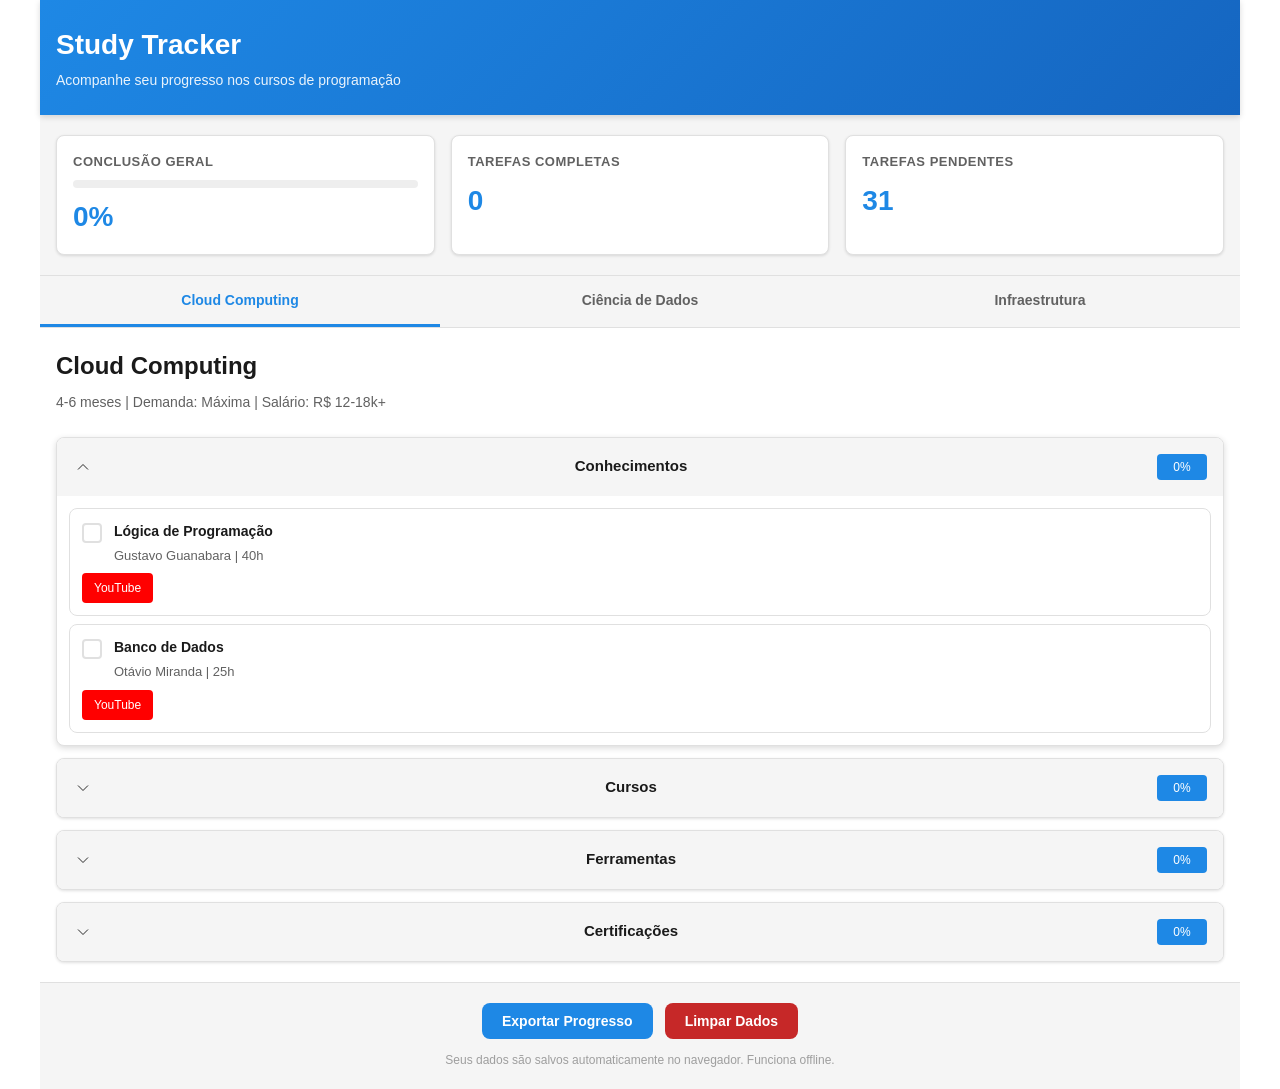
==== commit 28900931: "commit -m "Atualização dos arquivos do projeto"" ====
--- a/index.html
+++ b/index.html
@@ -52,7 +52,7 @@
         <nav class="path-tabs">
             <button class="tab-btn active" data-path="cloud">Cloud Computing</button>
             <button class="tab-btn" data-path="data-science">Ciência de Dados</button>
-            <button class="tab-btn" data-path="full-stack">Full-Stack Cloud</button>
+            <button class="tab-btn" data-path="infra">Infraestrutura</button>
         </nav>
 
         <!-- Content Area -->
@@ -61,20 +61,20 @@
             <section class="path-content active" data-path="cloud">
                 <div class="path-header">
                     <h2>Cloud Computing</h2>
-                    <p>5-7 meses | Demanda: Máxima | Salário: R$ 12-18k+</p>
+                    <p>4-6 meses | Demanda: Máxima | Salário: R$ 12-18k+</p>
                 </div>
 
                 <div class="phases-container">
-                    <!-- Phase 1 -->
+                    <!-- Conhecimentos -->
                     <details class="phase-section" open>
                         <summary class="phase-title">
-                            <span class="phase-name">Fase 1: Fundamentos (Semanas 1-8)</span>
-                            <span class="phase-progress" data-phase="cloud-1"></span>
-                        </summary>
-                        <div class="courses-list">
-                            <div class="course-item">
-                                <label class="checkbox-wrapper">
-                                    <input type="checkbox" class="task-checkbox" data-id="cloud-logic" data-phase="cloud-1">
+                            <span class="phase-name">Conhecimentos</span>
+                            <span class="phase-progress" data-phase="cloud-knowledge"></span>
+                        </summary>
+                        <div class="courses-list">
+                            <div class="course-item">
+                                <label class="checkbox-wrapper">
+                                    <input type="checkbox" class="task-checkbox" data-id="cloud-logic" data-phase="cloud-knowledge">
                                     <span class="checkbox-custom"></span>
                                     <span class="course-info">
                                         <span class="course-name">Lógica de Programação</span>
@@ -88,7 +88,30 @@
 
                             <div class="course-item">
                                 <label class="checkbox-wrapper">
-                                    <input type="checkbox" class="task-checkbox" data-id="cloud-go" data-phase="cloud-1">
+                                    <input type="checkbox" class="task-checkbox" data-id="cloud-db" data-phase="cloud-knowledge">
+                                    <span class="checkbox-custom"></span>
+                                    <span class="course-info">
+                                        <span class="course-name">Banco de Dados</span>
+                                        <span class="course-instructor">Otávio Miranda | 25h</span>
+                                    </span>
+                                </label>
+                                <div class="course-links">
+                                    <a href="https://www.youtube.com/playlist?list=PLbIBj8vQfySs7ZRrqjpAXXc5g4ehJCWcZ" target="_blank" class="link-btn youtube">YouTube</a>
+                                </div>
+                            </div>
+                        </div>
+                    </details>
+
+                    <!-- Cursos -->
+                    <details class="phase-section">
+                        <summary class="phase-title">
+                            <span class="phase-name">Cursos</span>
+                            <span class="phase-progress" data-phase="cloud-courses"></span>
+                        </summary>
+                        <div class="courses-list">
+                            <div class="course-item">
+                                <label class="checkbox-wrapper">
+                                    <input type="checkbox" class="task-checkbox" data-id="cloud-go" data-phase="cloud-courses">
                                     <span class="checkbox-custom"></span>
                                     <span class="course-info">
                                         <span class="course-name">Go - Linguagem de Programação</span>
@@ -103,7 +126,30 @@
 
                             <div class="course-item">
                                 <label class="checkbox-wrapper">
-                                    <input type="checkbox" class="task-checkbox" data-id="cloud-git" data-phase="cloud-1">
+                                    <input type="checkbox" class="task-checkbox" data-id="cloud-web" data-phase="cloud-courses">
+                                    <span class="checkbox-custom"></span>
+                                    <span class="course-info">
+                                        <span class="course-name">Desenvolvimento Web</span>
+                                        <span class="course-instructor">Daniel Tapias | 20h</span>
+                                    </span>
+                                </label>
+                                <div class="course-links">
+                                    <a href="https://www.youtube.com/@dandev-oficial" target="_blank" class="link-btn youtube">YouTube</a>
+                                </div>
+                            </div>
+                        </div>
+                    </details>
+
+                    <!-- Ferramentas -->
+                    <details class="phase-section">
+                        <summary class="phase-title">
+                            <span class="phase-name">Ferramentas</span>
+                            <span class="phase-progress" data-phase="cloud-tools"></span>
+                        </summary>
+                        <div class="courses-list">
+                            <div class="course-item">
+                                <label class="checkbox-wrapper">
+                                    <input type="checkbox" class="task-checkbox" data-id="cloud-git" data-phase="cloud-tools">
                                     <span class="checkbox-custom"></span>
                                     <span class="course-info">
                                         <span class="course-name">Git e GitHub</span>
@@ -117,86 +163,7 @@
 
                             <div class="course-item">
                                 <label class="checkbox-wrapper">
-                                    <input type="checkbox" class="task-checkbox" data-id="cloud-linux" data-phase="cloud-1">
-                                    <span class="checkbox-custom"></span>
-                                    <span class="course-info">
-                                        <span class="course-name">Linux - Sistema Operacional</span>
-                                        <span class="course-instructor">Bom Som Treinamentos | 40h</span>
-                                    </span>
-                                </label>
-                                <div class="course-links">
-                                    <a href="https://www.youtube.com/playlist?list=PLf-O3X2-mxDn1VpyU2q3fuI3Ikuyig7ij" target="_blank" class="link-btn youtube">YouTube</a>
-                                </div>
-                            </div>
-
-                            <div class="course-item">
-                                <label class="checkbox-wrapper">
-                                    <input type="checkbox" class="task-checkbox" data-id="cloud-bash" data-phase="cloud-1">
-                                    <span class="checkbox-custom"></span>
-                                    <span class="course-info">
-                                        <span class="course-name">Bash - Automação de Tarefas</span>
-                                        <span class="course-instructor">Blau Araújo | 25h</span>
-                                    </span>
-                                </label>
-                                <div class="course-links">
-                                    <a href="https://www.youtube.com/playlist?list=PLbWvcwWtuDm0x1aSNYI4e3XC8DjDJDvXs" target="_blank" class="link-btn youtube">YouTube</a>
-                                </div>
-                            </div>
-
-                            <div class="course-item">
-                                <label class="checkbox-wrapper">
-                                    <input type="checkbox" class="task-checkbox" data-id="cloud-networks" data-phase="cloud-1">
-                                    <span class="checkbox-custom"></span>
-                                    <span class="course-info">
-                                        <span class="course-name">Redes de Computadores</span>
-                                        <span class="course-instructor">Gustavo Guanabara | 30h</span>
-                                    </span>
-                                </label>
-                                <div class="course-links">
-                                    <a href="https://www.youtube.com/playlist?list=PLHz_AreHm4dkPvvixO52EMKvEHqkBn9ZT" target="_blank" class="link-btn youtube">YouTube</a>
-                                </div>
-                            </div>
-
-                            <div class="course-item">
-                                <label class="checkbox-wrapper">
-                                    <input type="checkbox" class="task-checkbox" data-id="cloud-db" data-phase="cloud-1">
-                                    <span class="checkbox-custom"></span>
-                                    <span class="course-info">
-                                        <span class="course-name">Banco de Dados</span>
-                                        <span class="course-instructor">Otávio Miranda | 25h</span>
-                                    </span>
-                                </label>
-                                <div class="course-links">
-                                    <a href="https://www.youtube.com/playlist?list=PLbIBj8vQfySs7ZRrqjpAXXc5g4ehJCWcZ" target="_blank" class="link-btn youtube">YouTube</a>
-                                </div>
-                            </div>
-
-                            <div class="course-item">
-                                <label class="checkbox-wrapper">
-                                    <input type="checkbox" class="task-checkbox" data-id="cloud-web" data-phase="cloud-1">
-                                    <span class="checkbox-custom"></span>
-                                    <span class="course-info">
-                                        <span class="course-name">Desenvolvimento Web</span>
-                                        <span class="course-instructor">Daniel Tapias | 20h</span>
-                                    </span>
-                                </label>
-                                <div class="course-links">
-                                    <a href="https://www.youtube.com/@dandev-oficial" target="_blank" class="link-btn youtube">YouTube</a>
-                                </div>
-                            </div>
-                        </div>
-                    </details>
-
-                    <!-- Phase 2 -->
-                    <details class="phase-section">
-                        <summary class="phase-title">
-                            <span class="phase-name">Fase 2: Cloud & Containers (Semanas 9-18)</span>
-                            <span class="phase-progress" data-phase="cloud-2"></span>
-                        </summary>
-                        <div class="courses-list">
-                            <div class="course-item">
-                                <label class="checkbox-wrapper">
-                                    <input type="checkbox" class="task-checkbox" data-id="cloud-aws" data-phase="cloud-2">
+                                    <input type="checkbox" class="task-checkbox" data-id="cloud-aws" data-phase="cloud-tools">
                                     <span class="checkbox-custom"></span>
                                     <span class="course-info">
                                         <span class="course-name">AWS - Cloud Computing</span>
@@ -208,64 +175,13 @@
                                     <a href="https://devdojo.com" target="_blank" class="link-btn website">Site</a>
                                 </div>
                             </div>
-
-                            <div class="course-item">
-                                <label class="checkbox-wrapper">
-                                    <input type="checkbox" class="task-checkbox" data-id="cloud-docker" data-phase="cloud-2">
-                                    <span class="checkbox-custom"></span>
-                                    <span class="course-info">
-                                        <span class="course-name">Docker - Containers</span>
-                                        <span class="course-instructor">Tec Educa | 25h</span>
-                                    </span>
-                                </label>
-                                <div class="course-links">
-                                    <a href="https://www.youtube.com/playlist?list=PLnDvRpP8BneyVTT2ffgSHmkSJuw-gMaAr" target="_blank" class="link-btn youtube">YouTube</a>
-                                </div>
-                            </div>
-
-                            <div class="course-item">
-                                <label class="checkbox-wrapper">
-                                    <input type="checkbox" class="task-checkbox" data-id="cloud-k8s" data-phase="cloud-2">
-                                    <span class="checkbox-custom"></span>
-                                    <span class="course-info">
-                                        <span class="course-name">Kubernetes - Orquestração</span>
-                                        <span class="course-instructor">Lucas Santo | 40h</span>
-                                    </span>
-                                </label>
-                                <div class="course-links">
-                                    <a href="https://www.youtube.com/playlist?list=PLnDvRpP8BnexKYy5RLSQKT4vvvvyQ7SuY" target="_blank" class="link-btn youtube">YouTube</a>
-                                </div>
-                            </div>
-                        </div>
-                    </details>
-
-                    <!-- Phase 3 -->
-                    <details class="phase-section">
-                        <summary class="phase-title">
-                            <span class="phase-name">Fase 3: Infrastructure as Code (Semanas 19-21)</span>
-                            <span class="phase-progress" data-phase="cloud-3"></span>
-                        </summary>
-                        <div class="courses-list">
-                            <div class="course-item">
-                                <label class="checkbox-wrapper">
-                                    <input type="checkbox" class="task-checkbox" data-id="cloud-terraform" data-phase="cloud-3">
-                                    <span class="checkbox-custom"></span>
-                                    <span class="course-info">
-                                        <span class="course-name">Terraform - IaC</span>
-                                        <span class="course-instructor">Gasparotto | 30h</span>
-                                    </span>
-                                </label>
-                                <div class="course-links">
-                                    <a href="https://www.youtube.com/playlist?list=PLnDvRpP8BneyVTT2ffgSHmkSJuw-gMaAr" target="_blank" class="link-btn youtube">YouTube</a>
-                                </div>
-                            </div>
-                        </div>
-                    </details>
-
-                    <!-- Certifications -->
-                    <details class="phase-section">
-                        <summary class="phase-title">
-                            <span class="phase-name">Certificações Profissionais</span>
+                        </div>
+                    </details>
+
+                    <!-- Certificações -->
+                    <details class="phase-section">
+                        <summary class="phase-title">
+                            <span class="phase-name">Certificações</span>
                             <span class="phase-progress" data-phase="cloud-cert"></span>
                         </summary>
                         <div class="courses-list">
@@ -323,16 +239,82 @@
                 </div>
 
                 <div class="phases-container">
-                    <!-- Phase 1 -->
+                    <!-- Conhecimentos -->
                     <details class="phase-section" open>
                         <summary class="phase-title">
-                            <span class="phase-name">Fase 1: Fundamentos (Semanas 1-6)</span>
-                            <span class="phase-progress" data-phase="ds-1"></span>
-                        </summary>
-                        <div class="courses-list">
-                            <div class="course-item">
-                                <label class="checkbox-wrapper">
-                                    <input type="checkbox" class="task-checkbox" data-id="ds-python" data-phase="ds-1">
+                            <span class="phase-name">Conhecimentos</span>
+                            <span class="phase-progress" data-phase="ds-knowledge"></span>
+                        </summary>
+                        <div class="courses-list">
+                            <div class="course-item">
+                                <label class="checkbox-wrapper">
+                                    <input type="checkbox" class="task-checkbox" data-id="ds-stats" data-phase="ds-knowledge">
+                                    <span class="checkbox-custom"></span>
+                                    <span class="course-info">
+                                        <span class="course-name">Estatística e Data Science</span>
+                                        <span class="course-instructor">Estática de Dados | 40h</span>
+                                    </span>
+                                </label>
+                                <div class="course-links">
+                                    <a href="https://www.youtube.com/c/EstaticaDados" target="_blank" class="link-btn youtube">YouTube</a>
+                                </div>
+                            </div>
+
+                            <div class="course-item">
+                                <label class="checkbox-wrapper">
+                                    <input type="checkbox" class="task-checkbox" data-id="ds-intro" data-phase="ds-knowledge">
+                                    <span class="checkbox-custom"></span>
+                                    <span class="course-info">
+                                        <span class="course-name">Introdução à Ciência de Dados</span>
+                                        <span class="course-instructor">Data Science Academy | 20h</span>
+                                    </span>
+                                </label>
+                                <div class="course-links">
+                                    <a href="https://www.youtube.com/c/DataScienceAcademy" target="_blank" class="link-btn youtube">YouTube</a>
+                                    <a href="https://www.datascienceacademy.com.br" target="_blank" class="link-btn website">Site</a>
+                                </div>
+                            </div>
+
+                            <div class="course-item">
+                                <label class="checkbox-wrapper">
+                                    <input type="checkbox" class="task-checkbox" data-id="ds-ml-advanced" data-phase="ds-knowledge">
+                                    <span class="checkbox-custom"></span>
+                                    <span class="course-info">
+                                        <span class="course-name">Machine Learning</span>
+                                        <span class="course-instructor">Alatech (Sticklear) | 50h</span>
+                                    </span>
+                                </label>
+                                <div class="course-links">
+                                    <a href="https://www.youtube.com/c/Alatech" target="_blank" class="link-btn youtube">YouTube</a>
+                                </div>
+                            </div>
+
+                            <div class="course-item">
+                                <label class="checkbox-wrapper">
+                                    <input type="checkbox" class="task-checkbox" data-id="ds-ai" data-phase="ds-knowledge">
+                                    <span class="checkbox-custom"></span>
+                                    <span class="course-info">
+                                        <span class="course-name">Inteligência Artificial</span>
+                                        <span class="course-instructor">Gustavo Guanabara | 20h</span>
+                                    </span>
+                                </label>
+                                <div class="course-links">
+                                    <a href="https://www.youtube.com/playlist?list=PLHz_AreHm4dnSj0MHol_aoNYCSGFqvfV7" target="_blank" class="link-btn youtube">YouTube</a>
+                                </div>
+                            </div>
+                        </div>
+                    </details>
+
+                    <!-- Cursos -->
+                    <details class="phase-section">
+                        <summary class="phase-title">
+                            <span class="phase-name">Cursos</span>
+                            <span class="phase-progress" data-phase="ds-courses"></span>
+                        </summary>
+                        <div class="courses-list">
+                            <div class="course-item">
+                                <label class="checkbox-wrapper">
+                                    <input type="checkbox" class="task-checkbox" data-id="ds-python" data-phase="ds-courses">
                                     <span class="checkbox-custom"></span>
                                     <span class="course-info">
                                         <span class="course-name">Python Básico</span>
@@ -346,7 +328,44 @@
 
                             <div class="course-item">
                                 <label class="checkbox-wrapper">
-                                    <input type="checkbox" class="task-checkbox" data-id="ds-git" data-phase="ds-1">
+                                    <input type="checkbox" class="task-checkbox" data-id="ds-ml" data-phase="ds-courses">
+                                    <span class="checkbox-custom"></span>
+                                    <span class="course-info">
+                                        <span class="course-name">Python para Machine Learning</span>
+                                        <span class="course-instructor">Didática TEC | 50h</span>
+                                    </span>
+                                </label>
+                                <div class="course-links">
+                                    <a href="https://www.youtube.com/playlist?list=PLnDvRpP8BneyVTT2ffgSHmkSJuw-gMaAr" target="_blank" class="link-btn youtube">YouTube</a>
+                                </div>
+                            </div>
+
+                            <div class="course-item">
+                                <label class="checkbox-wrapper">
+                                    <input type="checkbox" class="task-checkbox" data-id="ds-analyst" data-phase="ds-courses">
+                                    <span class="checkbox-custom"></span>
+                                    <span class="course-info">
+                                        <span class="course-name">Analista de Dados</span>
+                                        <span class="course-instructor">Geração Analítica | 20h</span>
+                                    </span>
+                                </label>
+                                <div class="course-links">
+                                    <a href="https://www.youtube.com/c/GeraçãoAnalitica" target="_blank" class="link-btn youtube">YouTube</a>
+                                </div>
+                            </div>
+                        </div>
+                    </details>
+
+                    <!-- Ferramentas -->
+                    <details class="phase-section">
+                        <summary class="phase-title">
+                            <span class="phase-name">Ferramentas</span>
+                            <span class="phase-progress" data-phase="ds-tools"></span>
+                        </summary>
+                        <div class="courses-list">
+                            <div class="course-item">
+                                <label class="checkbox-wrapper">
+                                    <input type="checkbox" class="task-checkbox" data-id="ds-git" data-phase="ds-tools">
                                     <span class="checkbox-custom"></span>
                                     <span class="course-info">
                                         <span class="course-name">Git e GitHub</span>
@@ -360,7 +379,7 @@
 
                             <div class="course-item">
                                 <label class="checkbox-wrapper">
-                                    <input type="checkbox" class="task-checkbox" data-id="ds-mysql" data-phase="ds-1">
+                                    <input type="checkbox" class="task-checkbox" data-id="ds-mysql" data-phase="ds-tools">
                                     <span class="checkbox-custom"></span>
                                     <span class="course-info">
                                         <span class="course-name">MySQL - Banco de Dados</span>
@@ -374,44 +393,7 @@
 
                             <div class="course-item">
                                 <label class="checkbox-wrapper">
-                                    <input type="checkbox" class="task-checkbox" data-id="ds-analyst" data-phase="ds-1">
-                                    <span class="checkbox-custom"></span>
-                                    <span class="course-info">
-                                        <span class="course-name">Analista de Dados</span>
-                                        <span class="course-instructor">Geração Analítica | 20h</span>
-                                    </span>
-                                </label>
-                                <div class="course-links">
-                                    <a href="https://www.youtube.com/c/GeraçãoAnalitica" target="_blank" class="link-btn youtube">YouTube</a>
-                                </div>
-                            </div>
-                        </div>
-                    </details>
-
-                    <!-- Phase 2 -->
-                    <details class="phase-section">
-                        <summary class="phase-title">
-                            <span class="phase-name">Fase 2: Especialização (Semanas 7-20)</span>
-                            <span class="phase-progress" data-phase="ds-2"></span>
-                        </summary>
-                        <div class="courses-list">
-                            <div class="course-item">
-                                <label class="checkbox-wrapper">
-                                    <input type="checkbox" class="task-checkbox" data-id="ds-ml" data-phase="ds-2">
-                                    <span class="checkbox-custom"></span>
-                                    <span class="course-info">
-                                        <span class="course-name">Python para Machine Learning</span>
-                                        <span class="course-instructor">Didática TEC | 50h</span>
-                                    </span>
-                                </label>
-                                <div class="course-links">
-                                    <a href="https://www.youtube.com/playlist?list=PLnDvRpP8BneyVTT2ffgSHmkSJuw-gMaAr" target="_blank" class="link-btn youtube">YouTube</a>
-                                </div>
-                            </div>
-
-                            <div class="course-item">
-                                <label class="checkbox-wrapper">
-                                    <input type="checkbox" class="task-checkbox" data-id="ds-powerbi" data-phase="ds-2">
+                                    <input type="checkbox" class="task-checkbox" data-id="ds-powerbi" data-phase="ds-tools">
                                     <span class="checkbox-custom"></span>
                                     <span class="course-info">
                                         <span class="course-name">Power BI - Dashboards</span>
@@ -422,79 +404,13 @@
                                     <a href="https://www.youtube.com/playlist?list=PLnDvRpP8BnezfJcqyaBr8WlLJuBaYDmA7" target="_blank" class="link-btn youtube">YouTube</a>
                                 </div>
                             </div>
-
-                            <div class="course-item">
-                                <label class="checkbox-wrapper">
-                                    <input type="checkbox" class="task-checkbox" data-id="ds-intro" data-phase="ds-2">
-                                    <span class="checkbox-custom"></span>
-                                    <span class="course-info">
-                                        <span class="course-name">Introdução à Ciência de Dados</span>
-                                        <span class="course-instructor">Data Science Academy | 20h</span>
-                                    </span>
-                                </label>
-                                <div class="course-links">
-                                    <a href="https://www.youtube.com/c/DataScienceAcademy" target="_blank" class="link-btn youtube">YouTube</a>
-                                    <a href="https://www.datascienceacademy.com.br" target="_blank" class="link-btn website">Site</a>
-                                </div>
-                            </div>
-
-                            <div class="course-item">
-                                <label class="checkbox-wrapper">
-                                    <input type="checkbox" class="task-checkbox" data-id="ds-stats" data-phase="ds-2">
-                                    <span class="checkbox-custom"></span>
-                                    <span class="course-info">
-                                        <span class="course-name">Estatística e Data Science</span>
-                                        <span class="course-instructor">Estática de Dados | 40h</span>
-                                    </span>
-                                </label>
-                                <div class="course-links">
-                                    <a href="https://www.youtube.com/c/EstaticaDados" target="_blank" class="link-btn youtube">YouTube</a>
-                                </div>
-                            </div>
-
-                            <div class="course-item">
-                                <label class="checkbox-wrapper">
-                                    <input type="checkbox" class="task-checkbox" data-id="ds-ml-advanced" data-phase="ds-2">
-                                    <span class="checkbox-custom"></span>
-                                    <span class="course-info">
-                                        <span class="course-name">Machine Learning</span>
-                                        <span class="course-instructor">Alatech (Sticklear) | 50h</span>
-                                    </span>
-                                </label>
-                                <div class="course-links">
-                                    <a href="https://www.youtube.com/c/Alatech" target="_blank" class="link-btn youtube">YouTube</a>
-                                </div>
-                            </div>
-                        </div>
-                    </details>
-
-                    <!-- Phase 3 -->
-                    <details class="phase-section">
-                        <summary class="phase-title">
-                            <span class="phase-name">Fase 3: Consolidação (Semanas 21-24)</span>
-                            <span class="phase-progress" data-phase="ds-3"></span>
-                        </summary>
-                        <div class="courses-list">
-                            <div class="course-item">
-                                <label class="checkbox-wrapper">
-                                    <input type="checkbox" class="task-checkbox" data-id="ds-ai" data-phase="ds-3">
-                                    <span class="checkbox-custom"></span>
-                                    <span class="course-info">
-                                        <span class="course-name">Inteligência Artificial</span>
-                                        <span class="course-instructor">Gustavo Guanabara | 20h</span>
-                                    </span>
-                                </label>
-                                <div class="course-links">
-                                    <a href="https://www.youtube.com/playlist?list=PLHz_AreHm4dnSj0MHol_aoNYCSGFqvfV7" target="_blank" class="link-btn youtube">YouTube</a>
-                                </div>
-                            </div>
-                        </div>
-                    </details>
-
-                    <!-- Certifications -->
-                    <details class="phase-section">
-                        <summary class="phase-title">
-                            <span class="phase-name">Certificações Profissionais</span>
+                        </div>
+                    </details>
+
+                    <!-- Certificações -->
+                    <details class="phase-section">
+                        <summary class="phase-title">
+                            <span class="phase-name">Certificações</span>
                             <span class="phase-progress" data-phase="ds-cert"></span>
                         </summary>
                         <div class="courses-list">
@@ -530,84 +446,88 @@
                 </div>
             </section>
 
-            <!-- Full-Stack Cloud Path -->
-            <section class="path-content" data-path="full-stack">
+            <!-- Infrastructure Path -->
+            <section class="path-content" data-path="infra">
                 <div class="path-header">
-                    <h2>Full-Stack Cloud</h2>
-                    <p>9-12 meses | Demanda: Máxima | Salário: R$ 15-25k+</p>
-                </div>
-
-                <div class="info-box">
-                    <h3>Estrutura Combinada</h3>
-                    <p>Este caminho combina Ciência de Dados e Cloud Computing para criar um profissional ultra-versátil. Siga os cursos em paralelo conforme o cronograma sugerido.</p>
+                    <h2>Infraestrutura</h2>
+                    <p>4-6 meses | Demanda: Alta | Salário: R$ 10-16k+</p>
                 </div>
 
                 <div class="phases-container">
+                    <!-- Conhecimentos -->
                     <details class="phase-section" open>
                         <summary class="phase-title">
-                            <span class="phase-name">Meses 1-3: Fundamentos Integrados</span>
-                            <span class="phase-progress" data-phase="fs-1"></span>
-                        </summary>
-                        <div class="courses-list">
-                            <div class="course-item">
-                                <label class="checkbox-wrapper">
-                                    <input type="checkbox" class="task-checkbox" data-id="fs-logic" data-phase="fs-1">
-                                    <span class="checkbox-custom"></span>
-                                    <span class="course-info">
-                                        <span class="course-name">Lógica de Programação</span>
-                                        <span class="course-instructor">Gustavo Guanabara | 40h</span>
-                                    </span>
-                                </label>
-                                <div class="course-links">
-                                    <a href="https://www.youtube.com/playlist?list=PLHz_AreHm4dmSj0MHol_aoNYCSGFqvfV7" target="_blank" class="link-btn youtube">YouTube</a>
-                                </div>
-                            </div>
-
-                            <div class="course-item">
-                                <label class="checkbox-wrapper">
-                                    <input type="checkbox" class="task-checkbox" data-id="fs-python" data-phase="fs-1">
-                                    <span class="checkbox-custom"></span>
-                                    <span class="course-info">
-                                        <span class="course-name">Python + Go Básico</span>
-                                        <span class="course-instructor">Múltiplos instrutores | 70h</span>
-                                    </span>
-                                </label>
-                                <div class="course-links">
-                                    <a href="https://www.youtube.com/playlist?list=PLHz_AreHm4dmSj0MHol_aoNYCSGFqvfV7" target="_blank" class="link-btn youtube">Python</a>
-                                    <a href="https://www.youtube.com/c/AprendaGo" target="_blank" class="link-btn youtube">Go</a>
-                                </div>
-                            </div>
-
-                            <div class="course-item">
-                                <label class="checkbox-wrapper">
-                                    <input type="checkbox" class="task-checkbox" data-id="fs-git" data-phase="fs-1">
-                                    <span class="checkbox-custom"></span>
-                                    <span class="course-info">
-                                        <span class="course-name">Git, GitHub e Linux</span>
-                                        <span class="course-instructor">Múltiplos instrutores | 50h</span>
-                                    </span>
-                                </label>
-                                <div class="course-links">
-                                    <a href="https://www.youtube.com/playlist?list=PLbIBj8vQfySscKKjH5d3Cc2KLxWDZWmUM" target="_blank" class="link-btn youtube">Git</a>
-                                    <a href="https://www.youtube.com/playlist?list=PLf-O3X2-mxDn1VpyU2q3fuI3Ikuyig7ij" target="_blank" class="link-btn youtube">Linux</a>
-                                </div>
-                            </div>
-                        </div>
-                    </details>
-
-                    <details class="phase-section">
-                        <summary class="phase-title">
-                            <span class="phase-name">Meses 4-6: Backend + Cloud</span>
-                            <span class="phase-progress" data-phase="fs-2"></span>
-                        </summary>
-                        <div class="courses-list">
-                            <div class="course-item">
-                                <label class="checkbox-wrapper">
-                                    <input type="checkbox" class="task-checkbox" data-id="fs-python-ml" data-phase="fs-2">
-                                    <span class="checkbox-custom"></span>
-                                    <span class="course-info">
-                                        <span class="course-name">Python para Machine Learning</span>
-                                        <span class="course-instructor">Didática TEC | 50h</span>
+                            <span class="phase-name">Conhecimentos</span>
+                            <span class="phase-progress" data-phase="infra-knowledge"></span>
+                        </summary>
+                        <div class="courses-list">
+                            <div class="course-item">
+                                <label class="checkbox-wrapper">
+                                    <input type="checkbox" class="task-checkbox" data-id="infra-networks" data-phase="infra-knowledge">
+                                    <span class="checkbox-custom"></span>
+                                    <span class="course-info">
+                                        <span class="course-name">Redes de Computadores</span>
+                                        <span class="course-instructor">Gustavo Guanabara | 30h</span>
+                                    </span>
+                                </label>
+                                <div class="course-links">
+                                    <a href="https://www.youtube.com/playlist?list=PLHz_AreHm4dkPvvixO52EMKvEHqkBn9ZT" target="_blank" class="link-btn youtube">YouTube</a>
+                                </div>
+                            </div>
+                        </div>
+                    </details>
+
+                    <!-- Cursos -->
+                    <details class="phase-section">
+                        <summary class="phase-title">
+                            <span class="phase-name">Cursos</span>
+                            <span class="phase-progress" data-phase="infra-courses"></span>
+                        </summary>
+                        <div class="courses-list">
+                            <div class="course-item">
+                                <label class="checkbox-wrapper">
+                                    <input type="checkbox" class="task-checkbox" data-id="infra-linux" data-phase="infra-courses">
+                                    <span class="checkbox-custom"></span>
+                                    <span class="course-info">
+                                        <span class="course-name">Linux - Sistema Operacional</span>
+                                        <span class="course-instructor">Bom Som Treinamentos | 40h</span>
+                                    </span>
+                                </label>
+                                <div class="course-links">
+                                    <a href="https://www.youtube.com/playlist?list=PLf-O3X2-mxDn1VpyU2q3fuI3Ikuyig7ij" target="_blank" class="link-btn youtube">YouTube</a>
+                                </div>
+                            </div>
+                        </div>
+                    </details>
+
+                    <!-- Ferramentas -->
+                    <details class="phase-section">
+                        <summary class="phase-title">
+                            <span class="phase-name">Ferramentas</span>
+                            <span class="phase-progress" data-phase="infra-tools"></span>
+                        </summary>
+                        <div class="courses-list">
+                            <div class="course-item">
+                                <label class="checkbox-wrapper">
+                                    <input type="checkbox" class="task-checkbox" data-id="infra-bash" data-phase="infra-tools">
+                                    <span class="checkbox-custom"></span>
+                                    <span class="course-info">
+                                        <span class="course-name">Bash - Automação de Tarefas</span>
+                                        <span class="course-instructor">Blau Araújo | 25h</span>
+                                    </span>
+                                </label>
+                                <div class="course-links">
+                                    <a href="https://www.youtube.com/playlist?list=PLbWvcwWtuDm0x1aSNYI4e3XC8DjDJDvXs" target="_blank" class="link-btn youtube">YouTube</a>
+                                </div>
+                            </div>
+
+                            <div class="course-item">
+                                <label class="checkbox-wrapper">
+                                    <input type="checkbox" class="task-checkbox" data-id="infra-docker" data-phase="infra-tools">
+                                    <span class="checkbox-custom"></span>
+                                    <span class="course-info">
+                                        <span class="course-name">Docker - Containers</span>
+                                        <span class="course-instructor">Tec Educa | 25h</span>
                                     </span>
                                 </label>
                                 <div class="course-links">
@@ -617,61 +537,10 @@
 
                             <div class="course-item">
                                 <label class="checkbox-wrapper">
-                                    <input type="checkbox" class="task-checkbox" data-id="fs-aws" data-phase="fs-2">
-                                    <span class="checkbox-custom"></span>
-                                    <span class="course-info">
-                                        <span class="course-name">AWS e Nuvem</span>
-                                        <span class="course-instructor">Dev Dojo | 50h</span>
-                                    </span>
-                                </label>
-                                <div class="course-links">
-                                    <a href="https://www.youtube.com/@DevDojo" target="_blank" class="link-btn youtube">YouTube</a>
-                                    <a href="https://devdojo.com" target="_blank" class="link-btn website">Site</a>
-                                </div>
-                            </div>
-
-                            <div class="course-item">
-                                <label class="checkbox-wrapper">
-                                    <input type="checkbox" class="task-checkbox" data-id="fs-stats" data-phase="fs-2">
-                                    <span class="checkbox-custom"></span>
-                                    <span class="course-info">
-                                        <span class="course-name">Estatística Aplicada</span>
-                                        <span class="course-instructor">Estática de Dados | 40h</span>
-                                    </span>
-                                </label>
-                                <div class="course-links">
-                                    <a href="https://www.youtube.com/c/EstaticaDados" target="_blank" class="link-btn youtube">YouTube</a>
-                                </div>
-                            </div>
-                        </div>
-                    </details>
-
-                    <details class="phase-section">
-                        <summary class="phase-title">
-                            <span class="phase-name">Meses 7-9: DevOps & Containers</span>
-                            <span class="phase-progress" data-phase="fs-3"></span>
-                        </summary>
-                        <div class="courses-list">
-                            <div class="course-item">
-                                <label class="checkbox-wrapper">
-                                    <input type="checkbox" class="task-checkbox" data-id="fs-docker" data-phase="fs-3">
-                                    <span class="checkbox-custom"></span>
-                                    <span class="course-info">
-                                        <span class="course-name">Docker</span>
-                                        <span class="course-instructor">Tec Educa | 25h</span>
-                                    </span>
-                                </label>
-                                <div class="course-links">
-                                    <a href="https://www.youtube.com/playlist?list=PLnDvRpP8BneyVTT2ffgSHmkSJuw-gMaAr" target="_blank" class="link-btn youtube">YouTube</a>
-                                </div>
-                            </div>
-
-                            <div class="course-item">
-                                <label class="checkbox-wrapper">
-                                    <input type="checkbox" class="task-checkbox" data-id="fs-k8s" data-phase="fs-3">
-                                    <span class="checkbox-custom"></span>
-                                    <span class="course-info">
-                                        <span class="course-name">Kubernetes</span>
+                                    <input type="checkbox" class="task-checkbox" data-id="infra-k8s" data-phase="infra-tools">
+                                    <span class="checkbox-custom"></span>
+                                    <span class="course-info">
+                                        <span class="course-name">Kubernetes - Orquestração</span>
                                         <span class="course-instructor">Lucas Santo | 40h</span>
                                     </span>
                                 </label>
@@ -682,7 +551,7 @@
 
                             <div class="course-item">
                                 <label class="checkbox-wrapper">
-                                    <input type="checkbox" class="task-checkbox" data-id="fs-terraform" data-phase="fs-3">
+                                    <input type="checkbox" class="task-checkbox" data-id="infra-terraform" data-phase="infra-tools">
                                     <span class="checkbox-custom"></span>
                                     <span class="course-info">
                                         <span class="course-name">Terraform - IaC</span>
@@ -696,65 +565,66 @@
                         </div>
                     </details>
 
-                    <details class="phase-section">
-                        <summary class="phase-title">
-                            <span class="phase-name">Meses 10-12: Consolidação & Certificações</span>
-                            <span class="phase-progress" data-phase="fs-4"></span>
-                        </summary>
-                        <div class="courses-list">
-                            <div class="course-item">
-                                <label class="checkbox-wrapper">
-                                    <input type="checkbox" class="task-checkbox" data-id="fs-aws-dev" data-phase="fs-4">
-                                    <span class="checkbox-custom"></span>
-                                    <span class="course-info">
-                                        <span class="course-name">AWS Certified Developer</span>
-                                        <span class="course-instructor">Amazon | Valor: USD 300</span>
-                                    </span>
-                                </label>
-                                <div class="course-links">
-                                    <a href="https://aws.amazon.com/certification/" target="_blank" class="link-btn website">Certificação AWS</a>
-                                </div>
-                            </div>
-
-                            <div class="course-item">
-                                <label class="checkbox-wrapper">
-                                    <input type="checkbox" class="task-checkbox" data-id="fs-aws-arch" data-phase="fs-4">
-                                    <span class="checkbox-custom"></span>
-                                    <span class="course-info">
-                                        <span class="course-name">AWS Certified Solutions Architect</span>
-                                        <span class="course-instructor">Amazon | Valor: USD 300</span>
-                                    </span>
-                                </label>
-                                <div class="course-links">
-                                    <a href="https://aws.amazon.com/certification/" target="_blank" class="link-btn website">Certificação AWS</a>
-                                </div>
-                            </div>
-
-                            <div class="course-item">
-                                <label class="checkbox-wrapper">
-                                    <input type="checkbox" class="task-checkbox" data-id="fs-gcp" data-phase="fs-4">
-                                    <span class="checkbox-custom"></span>
-                                    <span class="course-info">
-                                        <span class="course-name">Google Cloud Professional</span>
-                                        <span class="course-instructor">Google | Valor: USD 200</span>
-                                    </span>
-                                </label>
-                                <div class="course-links">
-                                    <a href="https://cloud.google.com/certification" target="_blank" class="link-btn website">Google Cloud</a>
-                                </div>
-                            </div>
-
-                            <div class="course-item">
-                                <label class="checkbox-wrapper">
-                                    <input type="checkbox" class="task-checkbox" data-id="fs-scrum" data-phase="fs-4">
-                                    <span class="checkbox-custom"></span>
-                                    <span class="course-info">
-                                        <span class="course-name">Scrum Master Associate</span>
-                                        <span class="course-instructor">Scrum.org | Valor: USD 150</span>
-                                    </span>
-                                </label>
-                                <div class="course-links">
-                                    <a href="https://www.scrum.org" target="_blank" class="link-btn website">Scrum.org</a>
+                    <!-- Certificações -->
+                    <details class="phase-section">
+                        <summary class="phase-title">
+                            <span class="phase-name">Certificações</span>
+                            <span class="phase-progress" data-phase="infra-cert"></span>
+                        </summary>
+                        <div class="courses-list">
+                            <div class="course-item">
+                                <label class="checkbox-wrapper">
+                                    <input type="checkbox" class="task-checkbox" data-id="infra-lpic" data-phase="infra-cert">
+                                    <span class="checkbox-custom"></span>
+                                    <span class="course-info">
+                                        <span class="course-name">LPIC-1 - Linux Administrator</span>
+                                        <span class="course-instructor">Linux Professional Institute | Valor: USD 200</span>
+                                    </span>
+                                </label>
+                                <div class="course-links">
+                                    <a href="https://www.lpi.org/our-certifications/lpic-1-overview/" target="_blank" class="link-btn website">LPI</a>
+                                </div>
+                            </div>
+
+                            <div class="course-item">
+                                <label class="checkbox-wrapper">
+                                    <input type="checkbox" class="task-checkbox" data-id="infra-comptia-linux" data-phase="infra-cert">
+                                    <span class="checkbox-custom"></span>
+                                    <span class="course-info">
+                                        <span class="course-name">CompTIA Linux+</span>
+                                        <span class="course-instructor">CompTIA | Valor: USD 250</span>
+                                    </span>
+                                </label>
+                                <div class="course-links">
+                                    <a href="https://www.comptia.org/certifications/linux" target="_blank" class="link-btn website">CompTIA</a>
+                                </div>
+                            </div>
+
+                            <div class="course-item">
+                                <label class="checkbox-wrapper">
+                                    <input type="checkbox" class="task-checkbox" data-id="infra-terraform-cert" data-phase="infra-cert">
+                                    <span class="checkbox-custom"></span>
+                                    <span class="course-info">
+                                        <span class="course-name">HashiCorp Certified: Terraform Associate</span>
+                                        <span class="course-instructor">HashiCorp | Valor: USD 70</span>
+                                    </span>
+                                </label>
+                                <div class="course-links">
+                                    <a href="https://www.hashicorp.com/certification/terraform-associate" target="_blank" class="link-btn website">HashiCorp</a>
+                                </div>
+                            </div>
+
+                            <div class="course-item">
+                                <label class="checkbox-wrapper">
+                                    <input type="checkbox" class="task-checkbox" data-id="infra-cka" data-phase="infra-cert">
+                                    <span class="checkbox-custom"></span>
+                                    <span class="course-info">
+                                        <span class="course-name">Certified Kubernetes Administrator (CKA)</span>
+                                        <span class="course-instructor">Linux Foundation / CNCF | Valor: USD 395</span>
+                                    </span>
+                                </label>
+                                <div class="course-links">
+                                    <a href="https://www.cncf.io/training/certification/cka/" target="_blank" class="link-btn website">CNCF</a>
                                 </div>
                             </div>
                         </div>
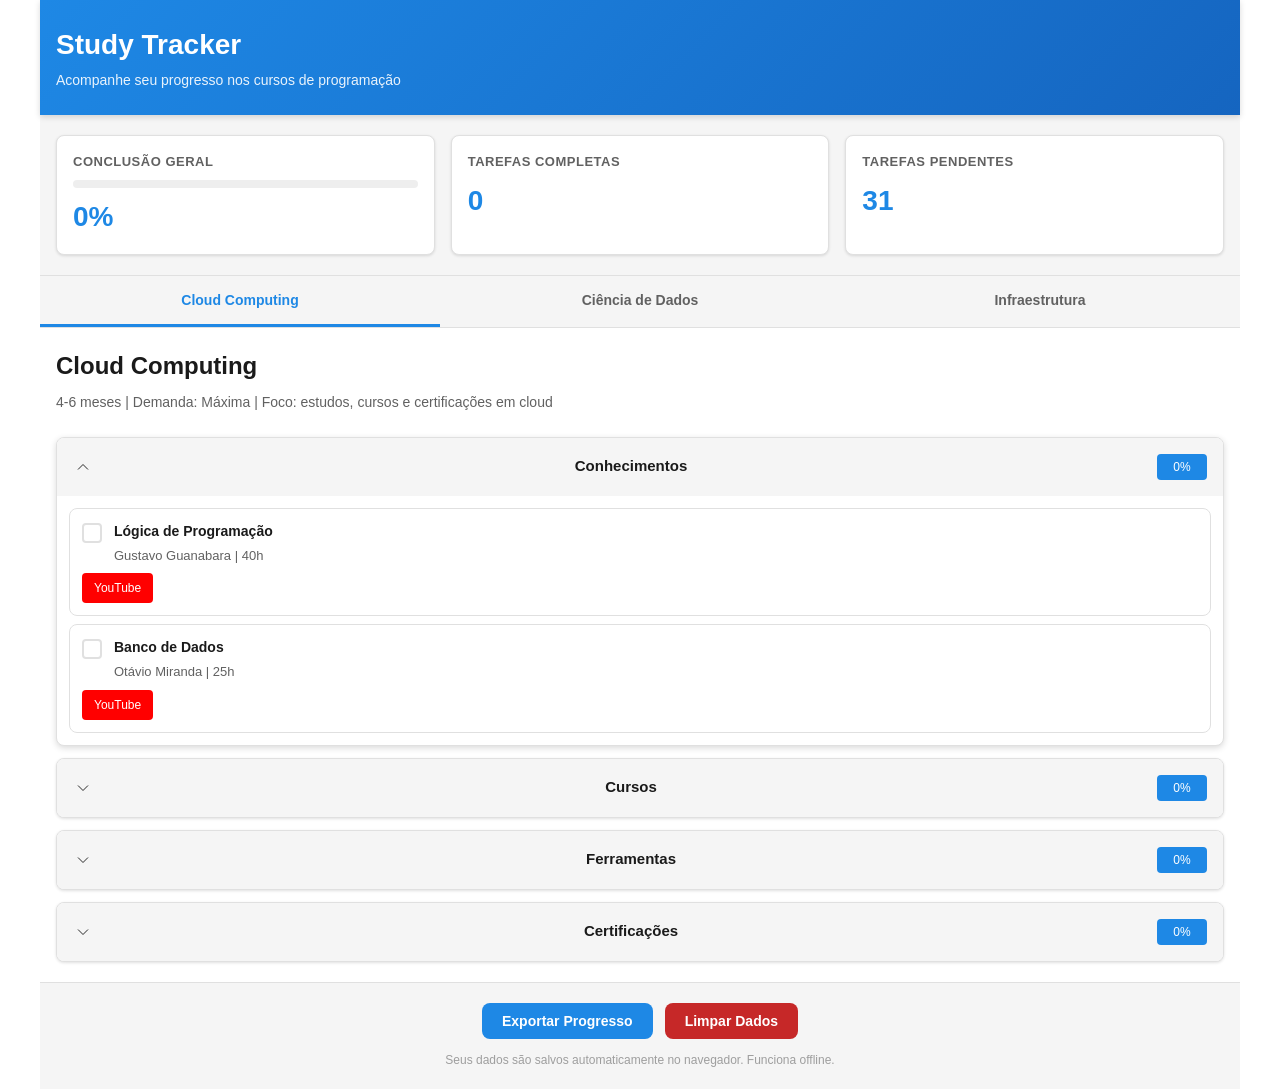
==== commit 20164a17: "commit -m "Atualização do README e checklist"" ====
--- a/index.html
+++ b/index.html
@@ -61,7 +61,7 @@
             <section class="path-content active" data-path="cloud">
                 <div class="path-header">
                     <h2>Cloud Computing</h2>
-                    <p>4-6 meses | Demanda: Máxima | Salário: R$ 12-18k+</p>
+                    <p>4-6 meses | Demanda: Máxima | Foco: estudos, cursos e certificações em cloud</p>
                 </div>
 
                 <div class="phases-container">
@@ -134,7 +134,7 @@
                                     </span>
                                 </label>
                                 <div class="course-links">
-                                    <a href="https://www.youtube.com/@dandev-oficial" target="_blank" class="link-btn youtube">YouTube</a>
+                                    <a href="https://www.youtube.com/results?search_query=Daniel+Tapias" target="_blank" class="link-btn youtube">YouTube</a>
                                 </div>
                             </div>
                         </div>
@@ -235,7 +235,7 @@
             <section class="path-content" data-path="data-science">
                 <div class="path-header">
                     <h2>Ciência de Dados</h2>
-                    <p>6-8 meses | Demanda: Alta | Salário: R$ 10-15k+</p>
+                    <p>6-8 meses | Demanda: Alta | Foco: estudos, cursos e certificações em ciência de dados</p>
                 </div>
 
                 <div class="phases-container">
@@ -256,7 +256,7 @@
                                     </span>
                                 </label>
                                 <div class="course-links">
-                                    <a href="https://www.youtube.com/c/EstaticaDados" target="_blank" class="link-btn youtube">YouTube</a>
+                                    <a href="https://www.youtube.com/results?search_query=Estat%C3%ADstica+de+Dados" target="_blank" class="link-btn youtube">YouTube</a>
                                 </div>
                             </div>
 
@@ -285,7 +285,7 @@
                                     </span>
                                 </label>
                                 <div class="course-links">
-                                    <a href="https://www.youtube.com/c/Alatech" target="_blank" class="link-btn youtube">YouTube</a>
+                                    <a href="https://www.youtube.com/results?search_query=Alatech" target="_blank" class="link-btn youtube">YouTube</a>
                                 </div>
                             </div>
 
@@ -350,7 +350,7 @@
                                     </span>
                                 </label>
                                 <div class="course-links">
-                                    <a href="https://www.youtube.com/c/GeraçãoAnalitica" target="_blank" class="link-btn youtube">YouTube</a>
+                                    <a href="https://www.youtube.com/results?search_query=Gera%C3%A7%C3%A3o+Anal%C3%ADtica" target="_blank" class="link-btn youtube">YouTube</a>
                                 </div>
                             </div>
                         </div>
@@ -450,7 +450,7 @@
             <section class="path-content" data-path="infra">
                 <div class="path-header">
                     <h2>Infraestrutura</h2>
-                    <p>4-6 meses | Demanda: Alta | Salário: R$ 10-16k+</p>
+                    <p>4-6 meses | Demanda: Alta | Foco: estudos, cursos e certificações em infraestrutura</p>
                 </div>
 
                 <div class="phases-container">
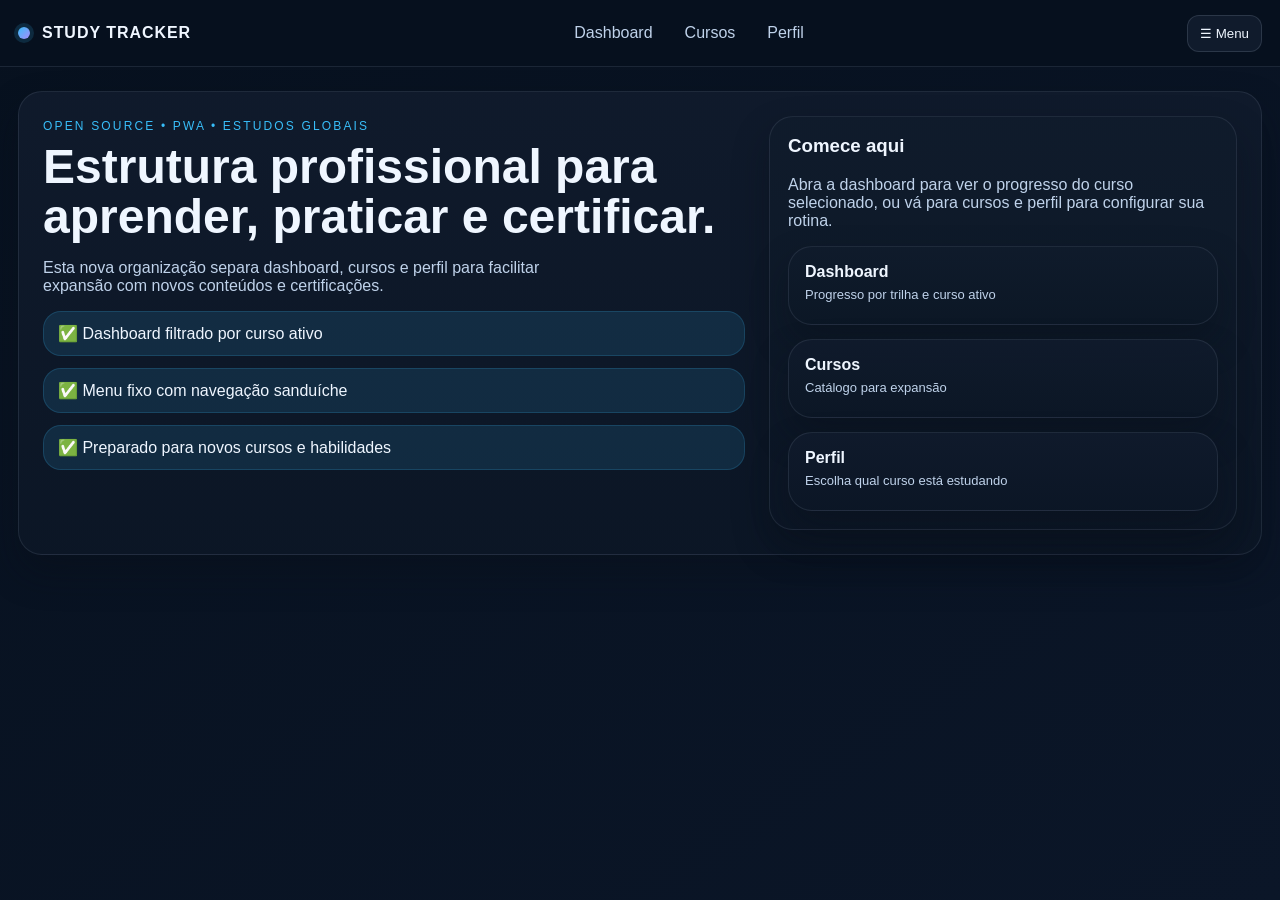
==== commit 74c529bf: "Reorganiza projeto com páginas profissionais e dashboard por curso" ====
--- a/index.html
+++ b/index.html
@@ -1,646 +1,52 @@
 <!DOCTYPE html>
 <html lang="pt-BR">
 <head>
-    <meta charset="UTF-8">
-    <meta name="viewport" content="width=device-width, initial-scale=1.0">
-    <meta name="description" content="Checklist de estudo para programação - Acompanhe seu progresso nos cursos">
-    <meta name="theme-color" content="#1a1a1a">
-    <meta name="apple-mobile-web-app-capable" content="yes">
-    <meta name="apple-mobile-web-app-status-bar-style" content="black-translucent">
-    <meta name="apple-mobile-web-app-title" content="Study Tracker">
-
-    <link rel="manifest" href="manifest.json">
-    <link rel="icon" type="image/svg+xml" href="data:image/svg+xml,<svg xmlns='http://www.w3.org/2000/svg' viewBox='0 0 100 100'><text y='75' font-size='75' fill='%231e88e5'>●</text></svg>">
-    <link rel="apple-touch-icon" href="data:image/svg+xml,<svg xmlns='http://www.w3.org/2000/svg' viewBox='0 0 180 180'><rect fill='%231e88e5' width='180' height='180'/><text y='135' font-size='120' fill='white' text-anchor='middle' x='90'>●</text></svg>">
-
-    <title>Study Tracker - Checklist de Programação</title>
-    <link rel="stylesheet" href="style.css">
+  <meta charset="UTF-8" />
+  <meta name="viewport" content="width=device-width, initial-scale=1.0" />
+  <title>Study Tracker</title>
+  <meta name="description" content="PWA open source para estudos, cursos e certificações." />
+  <link rel="stylesheet" href="assets/css/style.css" />
 </head>
 <body>
-    <div class="app-container">
-        <!-- Header -->
-        <header class="app-header">
-            <div class="header-content">
-                <h1>Study Tracker</h1>
-                <p class="subtitle">Acompanhe seu progresso nos cursos de programação</p>
-            </div>
-            <button class="install-btn" id="installBtn" style="display: none;">Instalar App</button>
-        </header>
-
-        <!-- Progress Overview -->
-        <section class="progress-section">
-            <div class="progress-stats">
-                <div class="stat-card">
-                    <span class="stat-label">Conclusão Geral</span>
-                    <div class="progress-bar">
-                        <div class="progress-fill" id="overallProgress"></div>
-                    </div>
-                    <span class="stat-value" id="overallPercent">0%</span>
-                </div>
-                <div class="stat-card">
-                    <span class="stat-label">Tarefas Completas</span>
-                    <span class="stat-value" id="tasksCompleted">0</span>
-                </div>
-                <div class="stat-card">
-                    <span class="stat-label">Tarefas Pendentes</span>
-                    <span class="stat-value" id="tasksPending">0</span>
-                </div>
-            </div>
-        </section>
-
-        <!-- Path Selection Tabs -->
-        <nav class="path-tabs">
-            <button class="tab-btn active" data-path="cloud">Cloud Computing</button>
-            <button class="tab-btn" data-path="data-science">Ciência de Dados</button>
-            <button class="tab-btn" data-path="infra">Infraestrutura</button>
-        </nav>
-
-        <!-- Content Area -->
-        <main class="content-area">
-            <!-- Cloud Computing Path -->
-            <section class="path-content active" data-path="cloud">
-                <div class="path-header">
-                    <h2>Cloud Computing</h2>
-                    <p>4-6 meses | Demanda: Máxima | Foco: estudos, cursos e certificações em cloud</p>
-                </div>
-
-                <div class="phases-container">
-                    <!-- Conhecimentos -->
-                    <details class="phase-section" open>
-                        <summary class="phase-title">
-                            <span class="phase-name">Conhecimentos</span>
-                            <span class="phase-progress" data-phase="cloud-knowledge"></span>
-                        </summary>
-                        <div class="courses-list">
-                            <div class="course-item">
-                                <label class="checkbox-wrapper">
-                                    <input type="checkbox" class="task-checkbox" data-id="cloud-logic" data-phase="cloud-knowledge">
-                                    <span class="checkbox-custom"></span>
-                                    <span class="course-info">
-                                        <span class="course-name">Lógica de Programação</span>
-                                        <span class="course-instructor">Gustavo Guanabara | 40h</span>
-                                    </span>
-                                </label>
-                                <div class="course-links">
-                                    <a href="https://www.youtube.com/playlist?list=PLHz_AreHm4dmSj0MHol_aoNYCSGFqvfV7" target="_blank" class="link-btn youtube">YouTube</a>
-                                </div>
-                            </div>
-
-                            <div class="course-item">
-                                <label class="checkbox-wrapper">
-                                    <input type="checkbox" class="task-checkbox" data-id="cloud-db" data-phase="cloud-knowledge">
-                                    <span class="checkbox-custom"></span>
-                                    <span class="course-info">
-                                        <span class="course-name">Banco de Dados</span>
-                                        <span class="course-instructor">Otávio Miranda | 25h</span>
-                                    </span>
-                                </label>
-                                <div class="course-links">
-                                    <a href="https://www.youtube.com/playlist?list=PLbIBj8vQfySs7ZRrqjpAXXc5g4ehJCWcZ" target="_blank" class="link-btn youtube">YouTube</a>
-                                </div>
-                            </div>
-                        </div>
-                    </details>
-
-                    <!-- Cursos -->
-                    <details class="phase-section">
-                        <summary class="phase-title">
-                            <span class="phase-name">Cursos</span>
-                            <span class="phase-progress" data-phase="cloud-courses"></span>
-                        </summary>
-                        <div class="courses-list">
-                            <div class="course-item">
-                                <label class="checkbox-wrapper">
-                                    <input type="checkbox" class="task-checkbox" data-id="cloud-go" data-phase="cloud-courses">
-                                    <span class="checkbox-custom"></span>
-                                    <span class="course-info">
-                                        <span class="course-name">Go - Linguagem de Programação</span>
-                                        <span class="course-instructor">AprendaGo | 30h</span>
-                                    </span>
-                                </label>
-                                <div class="course-links">
-                                    <a href="https://www.youtube.com/c/AprendaGo" target="_blank" class="link-btn youtube">YouTube</a>
-                                    <a href="https://www.aprendago.com" target="_blank" class="link-btn website">Site</a>
-                                </div>
-                            </div>
-
-                            <div class="course-item">
-                                <label class="checkbox-wrapper">
-                                    <input type="checkbox" class="task-checkbox" data-id="cloud-web" data-phase="cloud-courses">
-                                    <span class="checkbox-custom"></span>
-                                    <span class="course-info">
-                                        <span class="course-name">Desenvolvimento Web</span>
-                                        <span class="course-instructor">Daniel Tapias | 20h</span>
-                                    </span>
-                                </label>
-                                <div class="course-links">
-                                    <a href="https://www.youtube.com/results?search_query=Daniel+Tapias" target="_blank" class="link-btn youtube">YouTube</a>
-                                </div>
-                            </div>
-                        </div>
-                    </details>
-
-                    <!-- Ferramentas -->
-                    <details class="phase-section">
-                        <summary class="phase-title">
-                            <span class="phase-name">Ferramentas</span>
-                            <span class="phase-progress" data-phase="cloud-tools"></span>
-                        </summary>
-                        <div class="courses-list">
-                            <div class="course-item">
-                                <label class="checkbox-wrapper">
-                                    <input type="checkbox" class="task-checkbox" data-id="cloud-git" data-phase="cloud-tools">
-                                    <span class="checkbox-custom"></span>
-                                    <span class="course-info">
-                                        <span class="course-name">Git e GitHub</span>
-                                        <span class="course-instructor">Tiago Matos | 10h</span>
-                                    </span>
-                                </label>
-                                <div class="course-links">
-                                    <a href="https://www.youtube.com/playlist?list=PLbIBj8vQfySscKKjH5d3Cc2KLxWDZWmUM" target="_blank" class="link-btn youtube">YouTube</a>
-                                </div>
-                            </div>
-
-                            <div class="course-item">
-                                <label class="checkbox-wrapper">
-                                    <input type="checkbox" class="task-checkbox" data-id="cloud-aws" data-phase="cloud-tools">
-                                    <span class="checkbox-custom"></span>
-                                    <span class="course-info">
-                                        <span class="course-name">AWS - Cloud Computing</span>
-                                        <span class="course-instructor">Dev Dojo | 50h</span>
-                                    </span>
-                                </label>
-                                <div class="course-links">
-                                    <a href="https://www.youtube.com/@DevDojo" target="_blank" class="link-btn youtube">YouTube</a>
-                                    <a href="https://devdojo.com" target="_blank" class="link-btn website">Site</a>
-                                </div>
-                            </div>
-                        </div>
-                    </details>
-
-                    <!-- Certificações -->
-                    <details class="phase-section">
-                        <summary class="phase-title">
-                            <span class="phase-name">Certificações</span>
-                            <span class="phase-progress" data-phase="cloud-cert"></span>
-                        </summary>
-                        <div class="courses-list">
-                            <div class="course-item">
-                                <label class="checkbox-wrapper">
-                                    <input type="checkbox" class="task-checkbox" data-id="cloud-aws-dev" data-phase="cloud-cert">
-                                    <span class="checkbox-custom"></span>
-                                    <span class="course-info">
-                                        <span class="course-name">AWS Certified Developer</span>
-                                        <span class="course-instructor">Amazon | Valor: USD 300</span>
-                                    </span>
-                                </label>
-                                <div class="course-links">
-                                    <a href="https://aws.amazon.com/certification/" target="_blank" class="link-btn website">Certificação AWS</a>
-                                </div>
-                            </div>
-
-                            <div class="course-item">
-                                <label class="checkbox-wrapper">
-                                    <input type="checkbox" class="task-checkbox" data-id="cloud-aws-arch" data-phase="cloud-cert">
-                                    <span class="checkbox-custom"></span>
-                                    <span class="course-info">
-                                        <span class="course-name">AWS Certified Solutions Architect</span>
-                                        <span class="course-instructor">Amazon | Valor: USD 300</span>
-                                    </span>
-                                </label>
-                                <div class="course-links">
-                                    <a href="https://aws.amazon.com/certification/" target="_blank" class="link-btn website">Certificação AWS</a>
-                                </div>
-                            </div>
-
-                            <div class="course-item">
-                                <label class="checkbox-wrapper">
-                                    <input type="checkbox" class="task-checkbox" data-id="cloud-scrum" data-phase="cloud-cert">
-                                    <span class="checkbox-custom"></span>
-                                    <span class="course-info">
-                                        <span class="course-name">Scrum Master Associate</span>
-                                        <span class="course-instructor">Scrum.org | Valor: USD 150</span>
-                                    </span>
-                                </label>
-                                <div class="course-links">
-                                    <a href="https://www.scrum.org" target="_blank" class="link-btn website">Scrum.org</a>
-                                </div>
-                            </div>
-                        </div>
-                    </details>
-                </div>
-            </section>
-
-            <!-- Data Science Path -->
-            <section class="path-content" data-path="data-science">
-                <div class="path-header">
-                    <h2>Ciência de Dados</h2>
-                    <p>6-8 meses | Demanda: Alta | Foco: estudos, cursos e certificações em ciência de dados</p>
-                </div>
-
-                <div class="phases-container">
-                    <!-- Conhecimentos -->
-                    <details class="phase-section" open>
-                        <summary class="phase-title">
-                            <span class="phase-name">Conhecimentos</span>
-                            <span class="phase-progress" data-phase="ds-knowledge"></span>
-                        </summary>
-                        <div class="courses-list">
-                            <div class="course-item">
-                                <label class="checkbox-wrapper">
-                                    <input type="checkbox" class="task-checkbox" data-id="ds-stats" data-phase="ds-knowledge">
-                                    <span class="checkbox-custom"></span>
-                                    <span class="course-info">
-                                        <span class="course-name">Estatística e Data Science</span>
-                                        <span class="course-instructor">Estática de Dados | 40h</span>
-                                    </span>
-                                </label>
-                                <div class="course-links">
-                                    <a href="https://www.youtube.com/results?search_query=Estat%C3%ADstica+de+Dados" target="_blank" class="link-btn youtube">YouTube</a>
-                                </div>
-                            </div>
-
-                            <div class="course-item">
-                                <label class="checkbox-wrapper">
-                                    <input type="checkbox" class="task-checkbox" data-id="ds-intro" data-phase="ds-knowledge">
-                                    <span class="checkbox-custom"></span>
-                                    <span class="course-info">
-                                        <span class="course-name">Introdução à Ciência de Dados</span>
-                                        <span class="course-instructor">Data Science Academy | 20h</span>
-                                    </span>
-                                </label>
-                                <div class="course-links">
-                                    <a href="https://www.youtube.com/c/DataScienceAcademy" target="_blank" class="link-btn youtube">YouTube</a>
-                                    <a href="https://www.datascienceacademy.com.br" target="_blank" class="link-btn website">Site</a>
-                                </div>
-                            </div>
-
-                            <div class="course-item">
-                                <label class="checkbox-wrapper">
-                                    <input type="checkbox" class="task-checkbox" data-id="ds-ml-advanced" data-phase="ds-knowledge">
-                                    <span class="checkbox-custom"></span>
-                                    <span class="course-info">
-                                        <span class="course-name">Machine Learning</span>
-                                        <span class="course-instructor">Alatech (Sticklear) | 50h</span>
-                                    </span>
-                                </label>
-                                <div class="course-links">
-                                    <a href="https://www.youtube.com/results?search_query=Alatech" target="_blank" class="link-btn youtube">YouTube</a>
-                                </div>
-                            </div>
-
-                            <div class="course-item">
-                                <label class="checkbox-wrapper">
-                                    <input type="checkbox" class="task-checkbox" data-id="ds-ai" data-phase="ds-knowledge">
-                                    <span class="checkbox-custom"></span>
-                                    <span class="course-info">
-                                        <span class="course-name">Inteligência Artificial</span>
-                                        <span class="course-instructor">Gustavo Guanabara | 20h</span>
-                                    </span>
-                                </label>
-                                <div class="course-links">
-                                    <a href="https://www.youtube.com/playlist?list=PLHz_AreHm4dnSj0MHol_aoNYCSGFqvfV7" target="_blank" class="link-btn youtube">YouTube</a>
-                                </div>
-                            </div>
-                        </div>
-                    </details>
-
-                    <!-- Cursos -->
-                    <details class="phase-section">
-                        <summary class="phase-title">
-                            <span class="phase-name">Cursos</span>
-                            <span class="phase-progress" data-phase="ds-courses"></span>
-                        </summary>
-                        <div class="courses-list">
-                            <div class="course-item">
-                                <label class="checkbox-wrapper">
-                                    <input type="checkbox" class="task-checkbox" data-id="ds-python" data-phase="ds-courses">
-                                    <span class="checkbox-custom"></span>
-                                    <span class="course-info">
-                                        <span class="course-name">Python Básico</span>
-                                        <span class="course-instructor">Gustavo Guanabara | 40h</span>
-                                    </span>
-                                </label>
-                                <div class="course-links">
-                                    <a href="https://www.youtube.com/playlist?list=PLHz_AreHm4dmSj0MHol_aoNYCSGFqvfV7" target="_blank" class="link-btn youtube">YouTube</a>
-                                </div>
-                            </div>
-
-                            <div class="course-item">
-                                <label class="checkbox-wrapper">
-                                    <input type="checkbox" class="task-checkbox" data-id="ds-ml" data-phase="ds-courses">
-                                    <span class="checkbox-custom"></span>
-                                    <span class="course-info">
-                                        <span class="course-name">Python para Machine Learning</span>
-                                        <span class="course-instructor">Didática TEC | 50h</span>
-                                    </span>
-                                </label>
-                                <div class="course-links">
-                                    <a href="https://www.youtube.com/playlist?list=PLnDvRpP8BneyVTT2ffgSHmkSJuw-gMaAr" target="_blank" class="link-btn youtube">YouTube</a>
-                                </div>
-                            </div>
-
-                            <div class="course-item">
-                                <label class="checkbox-wrapper">
-                                    <input type="checkbox" class="task-checkbox" data-id="ds-analyst" data-phase="ds-courses">
-                                    <span class="checkbox-custom"></span>
-                                    <span class="course-info">
-                                        <span class="course-name">Analista de Dados</span>
-                                        <span class="course-instructor">Geração Analítica | 20h</span>
-                                    </span>
-                                </label>
-                                <div class="course-links">
-                                    <a href="https://www.youtube.com/results?search_query=Gera%C3%A7%C3%A3o+Anal%C3%ADtica" target="_blank" class="link-btn youtube">YouTube</a>
-                                </div>
-                            </div>
-                        </div>
-                    </details>
-
-                    <!-- Ferramentas -->
-                    <details class="phase-section">
-                        <summary class="phase-title">
-                            <span class="phase-name">Ferramentas</span>
-                            <span class="phase-progress" data-phase="ds-tools"></span>
-                        </summary>
-                        <div class="courses-list">
-                            <div class="course-item">
-                                <label class="checkbox-wrapper">
-                                    <input type="checkbox" class="task-checkbox" data-id="ds-git" data-phase="ds-tools">
-                                    <span class="checkbox-custom"></span>
-                                    <span class="course-info">
-                                        <span class="course-name">Git e GitHub</span>
-                                        <span class="course-instructor">Tiago Matos | 10h</span>
-                                    </span>
-                                </label>
-                                <div class="course-links">
-                                    <a href="https://www.youtube.com/playlist?list=PLbIBj8vQfySscKKjH5d3Cc2KLxWDZWmUM" target="_blank" class="link-btn youtube">YouTube</a>
-                                </div>
-                            </div>
-
-                            <div class="course-item">
-                                <label class="checkbox-wrapper">
-                                    <input type="checkbox" class="task-checkbox" data-id="ds-mysql" data-phase="ds-tools">
-                                    <span class="checkbox-custom"></span>
-                                    <span class="course-info">
-                                        <span class="course-name">MySQL - Banco de Dados</span>
-                                        <span class="course-instructor">Otávio Miranda | 30h</span>
-                                    </span>
-                                </label>
-                                <div class="course-links">
-                                    <a href="https://www.youtube.com/playlist?list=PLbIBj8vQfySs7ZRrqjpAXXc5g4ehJCWcZ" target="_blank" class="link-btn youtube">YouTube</a>
-                                </div>
-                            </div>
-
-                            <div class="course-item">
-                                <label class="checkbox-wrapper">
-                                    <input type="checkbox" class="task-checkbox" data-id="ds-powerbi" data-phase="ds-tools">
-                                    <span class="checkbox-custom"></span>
-                                    <span class="course-info">
-                                        <span class="course-name">Power BI - Dashboards</span>
-                                        <span class="course-instructor">Prime Cursos Brasil | 25h</span>
-                                    </span>
-                                </label>
-                                <div class="course-links">
-                                    <a href="https://www.youtube.com/playlist?list=PLnDvRpP8BnezfJcqyaBr8WlLJuBaYDmA7" target="_blank" class="link-btn youtube">YouTube</a>
-                                </div>
-                            </div>
-                        </div>
-                    </details>
-
-                    <!-- Certificações -->
-                    <details class="phase-section">
-                        <summary class="phase-title">
-                            <span class="phase-name">Certificações</span>
-                            <span class="phase-progress" data-phase="ds-cert"></span>
-                        </summary>
-                        <div class="courses-list">
-                            <div class="course-item">
-                                <label class="checkbox-wrapper">
-                                    <input type="checkbox" class="task-checkbox" data-id="ds-gcp" data-phase="ds-cert">
-                                    <span class="checkbox-custom"></span>
-                                    <span class="course-info">
-                                        <span class="course-name">Google Cloud Professional</span>
-                                        <span class="course-instructor">Google | Valor: USD 200</span>
-                                    </span>
-                                </label>
-                                <div class="course-links">
-                                    <a href="https://cloud.google.com/certification" target="_blank" class="link-btn website">Google Cloud</a>
-                                </div>
-                            </div>
-
-                            <div class="course-item">
-                                <label class="checkbox-wrapper">
-                                    <input type="checkbox" class="task-checkbox" data-id="ds-aws-analytics" data-phase="ds-cert">
-                                    <span class="checkbox-custom"></span>
-                                    <span class="course-info">
-                                        <span class="course-name">AWS Certified Data Analytics</span>
-                                        <span class="course-instructor">Amazon | Valor: USD 300</span>
-                                    </span>
-                                </label>
-                                <div class="course-links">
-                                    <a href="https://aws.amazon.com/certification/" target="_blank" class="link-btn website">Certificação AWS</a>
-                                </div>
-                            </div>
-                        </div>
-                    </details>
-                </div>
-            </section>
-
-            <!-- Infrastructure Path -->
-            <section class="path-content" data-path="infra">
-                <div class="path-header">
-                    <h2>Infraestrutura</h2>
-                    <p>4-6 meses | Demanda: Alta | Foco: estudos, cursos e certificações em infraestrutura</p>
-                </div>
-
-                <div class="phases-container">
-                    <!-- Conhecimentos -->
-                    <details class="phase-section" open>
-                        <summary class="phase-title">
-                            <span class="phase-name">Conhecimentos</span>
-                            <span class="phase-progress" data-phase="infra-knowledge"></span>
-                        </summary>
-                        <div class="courses-list">
-                            <div class="course-item">
-                                <label class="checkbox-wrapper">
-                                    <input type="checkbox" class="task-checkbox" data-id="infra-networks" data-phase="infra-knowledge">
-                                    <span class="checkbox-custom"></span>
-                                    <span class="course-info">
-                                        <span class="course-name">Redes de Computadores</span>
-                                        <span class="course-instructor">Gustavo Guanabara | 30h</span>
-                                    </span>
-                                </label>
-                                <div class="course-links">
-                                    <a href="https://www.youtube.com/playlist?list=PLHz_AreHm4dkPvvixO52EMKvEHqkBn9ZT" target="_blank" class="link-btn youtube">YouTube</a>
-                                </div>
-                            </div>
-                        </div>
-                    </details>
-
-                    <!-- Cursos -->
-                    <details class="phase-section">
-                        <summary class="phase-title">
-                            <span class="phase-name">Cursos</span>
-                            <span class="phase-progress" data-phase="infra-courses"></span>
-                        </summary>
-                        <div class="courses-list">
-                            <div class="course-item">
-                                <label class="checkbox-wrapper">
-                                    <input type="checkbox" class="task-checkbox" data-id="infra-linux" data-phase="infra-courses">
-                                    <span class="checkbox-custom"></span>
-                                    <span class="course-info">
-                                        <span class="course-name">Linux - Sistema Operacional</span>
-                                        <span class="course-instructor">Bom Som Treinamentos | 40h</span>
-                                    </span>
-                                </label>
-                                <div class="course-links">
-                                    <a href="https://www.youtube.com/playlist?list=PLf-O3X2-mxDn1VpyU2q3fuI3Ikuyig7ij" target="_blank" class="link-btn youtube">YouTube</a>
-                                </div>
-                            </div>
-                        </div>
-                    </details>
-
-                    <!-- Ferramentas -->
-                    <details class="phase-section">
-                        <summary class="phase-title">
-                            <span class="phase-name">Ferramentas</span>
-                            <span class="phase-progress" data-phase="infra-tools"></span>
-                        </summary>
-                        <div class="courses-list">
-                            <div class="course-item">
-                                <label class="checkbox-wrapper">
-                                    <input type="checkbox" class="task-checkbox" data-id="infra-bash" data-phase="infra-tools">
-                                    <span class="checkbox-custom"></span>
-                                    <span class="course-info">
-                                        <span class="course-name">Bash - Automação de Tarefas</span>
-                                        <span class="course-instructor">Blau Araújo | 25h</span>
-                                    </span>
-                                </label>
-                                <div class="course-links">
-                                    <a href="https://www.youtube.com/playlist?list=PLbWvcwWtuDm0x1aSNYI4e3XC8DjDJDvXs" target="_blank" class="link-btn youtube">YouTube</a>
-                                </div>
-                            </div>
-
-                            <div class="course-item">
-                                <label class="checkbox-wrapper">
-                                    <input type="checkbox" class="task-checkbox" data-id="infra-docker" data-phase="infra-tools">
-                                    <span class="checkbox-custom"></span>
-                                    <span class="course-info">
-                                        <span class="course-name">Docker - Containers</span>
-                                        <span class="course-instructor">Tec Educa | 25h</span>
-                                    </span>
-                                </label>
-                                <div class="course-links">
-                                    <a href="https://www.youtube.com/playlist?list=PLnDvRpP8BneyVTT2ffgSHmkSJuw-gMaAr" target="_blank" class="link-btn youtube">YouTube</a>
-                                </div>
-                            </div>
-
-                            <div class="course-item">
-                                <label class="checkbox-wrapper">
-                                    <input type="checkbox" class="task-checkbox" data-id="infra-k8s" data-phase="infra-tools">
-                                    <span class="checkbox-custom"></span>
-                                    <span class="course-info">
-                                        <span class="course-name">Kubernetes - Orquestração</span>
-                                        <span class="course-instructor">Lucas Santo | 40h</span>
-                                    </span>
-                                </label>
-                                <div class="course-links">
-                                    <a href="https://www.youtube.com/playlist?list=PLnDvRpP8BnexKYy5RLSQKT4vvvvyQ7SuY" target="_blank" class="link-btn youtube">YouTube</a>
-                                </div>
-                            </div>
-
-                            <div class="course-item">
-                                <label class="checkbox-wrapper">
-                                    <input type="checkbox" class="task-checkbox" data-id="infra-terraform" data-phase="infra-tools">
-                                    <span class="checkbox-custom"></span>
-                                    <span class="course-info">
-                                        <span class="course-name">Terraform - IaC</span>
-                                        <span class="course-instructor">Gasparotto | 30h</span>
-                                    </span>
-                                </label>
-                                <div class="course-links">
-                                    <a href="https://www.youtube.com/playlist?list=PLnDvRpP8BneyVTT2ffgSHmkSJuw-gMaAr" target="_blank" class="link-btn youtube">YouTube</a>
-                                </div>
-                            </div>
-                        </div>
-                    </details>
-
-                    <!-- Certificações -->
-                    <details class="phase-section">
-                        <summary class="phase-title">
-                            <span class="phase-name">Certificações</span>
-                            <span class="phase-progress" data-phase="infra-cert"></span>
-                        </summary>
-                        <div class="courses-list">
-                            <div class="course-item">
-                                <label class="checkbox-wrapper">
-                                    <input type="checkbox" class="task-checkbox" data-id="infra-lpic" data-phase="infra-cert">
-                                    <span class="checkbox-custom"></span>
-                                    <span class="course-info">
-                                        <span class="course-name">LPIC-1 - Linux Administrator</span>
-                                        <span class="course-instructor">Linux Professional Institute | Valor: USD 200</span>
-                                    </span>
-                                </label>
-                                <div class="course-links">
-                                    <a href="https://www.lpi.org/our-certifications/lpic-1-overview/" target="_blank" class="link-btn website">LPI</a>
-                                </div>
-                            </div>
-
-                            <div class="course-item">
-                                <label class="checkbox-wrapper">
-                                    <input type="checkbox" class="task-checkbox" data-id="infra-comptia-linux" data-phase="infra-cert">
-                                    <span class="checkbox-custom"></span>
-                                    <span class="course-info">
-                                        <span class="course-name">CompTIA Linux+</span>
-                                        <span class="course-instructor">CompTIA | Valor: USD 250</span>
-                                    </span>
-                                </label>
-                                <div class="course-links">
-                                    <a href="https://www.comptia.org/certifications/linux" target="_blank" class="link-btn website">CompTIA</a>
-                                </div>
-                            </div>
-
-                            <div class="course-item">
-                                <label class="checkbox-wrapper">
-                                    <input type="checkbox" class="task-checkbox" data-id="infra-terraform-cert" data-phase="infra-cert">
-                                    <span class="checkbox-custom"></span>
-                                    <span class="course-info">
-                                        <span class="course-name">HashiCorp Certified: Terraform Associate</span>
-                                        <span class="course-instructor">HashiCorp | Valor: USD 70</span>
-                                    </span>
-                                </label>
-                                <div class="course-links">
-                                    <a href="https://www.hashicorp.com/certification/terraform-associate" target="_blank" class="link-btn website">HashiCorp</a>
-                                </div>
-                            </div>
-
-                            <div class="course-item">
-                                <label class="checkbox-wrapper">
-                                    <input type="checkbox" class="task-checkbox" data-id="infra-cka" data-phase="infra-cert">
-                                    <span class="checkbox-custom"></span>
-                                    <span class="course-info">
-                                        <span class="course-name">Certified Kubernetes Administrator (CKA)</span>
-                                        <span class="course-instructor">Linux Foundation / CNCF | Valor: USD 395</span>
-                                    </span>
-                                </label>
-                                <div class="course-links">
-                                    <a href="https://www.cncf.io/training/certification/cka/" target="_blank" class="link-btn website">CNCF</a>
-                                </div>
-                            </div>
-                        </div>
-                    </details>
-                </div>
-            </section>
-        </main>
-
-        <!-- Footer -->
-        <footer class="app-footer">
-            <button class="action-btn" id="exportBtn">Exportar Progresso</button>
-            <button class="action-btn danger" id="resetBtn">Limpar Dados</button>
-            <p class="footer-text">Seus dados são salvos automaticamente no navegador. Funciona offline.</p>
-        </footer>
-    </div>
-
-    <script src="app.js"></script>
+  <div class="app-shell">
+    <header class="topbar">
+      <a class="brand" href="index.html"><span class="brand-badge"></span> Study Tracker</a>
+      <nav class="nav-links">
+        <a href="pages/dashboard.html">Dashboard</a>
+        <a href="pages/courses.html">Cursos</a>
+        <a href="pages/profile.html">Perfil</a>
+      </nav>
+      <button class="menu-btn" id="menuBtn" aria-label="Abrir menu">☰ Menu</button>
+    </header>
+    <aside class="mobile-nav" id="mobileNav">
+      <a href="pages/dashboard.html">Dashboard</a>
+      <a href="pages/courses.html">Cursos</a>
+      <a href="pages/profile.html">Perfil</a>
+    </aside>
+    <main>
+      <section class="hero-card">
+        <div>
+          <div class="badge">Open source • PWA • Estudos globais</div>
+          <h1>Estrutura profissional para aprender, praticar e certificar.</h1>
+          <p class="lead">Esta nova organização separa dashboard, cursos e perfil para facilitar expansão com novos conteúdos e certificações.</p>
+          <div class="hero-stats">
+            <div class="stat-pill">✅ Dashboard filtrado por curso ativo</div>
+            <div class="stat-pill">✅ Menu fixo com navegação sanduíche</div>
+            <div class="stat-pill">✅ Preparado para novos cursos e habilidades</div>
+          </div>
+        </div>
+        <div class="panel">
+          <h3>Comece aqui</h3>
+          <p class="muted">Abra a dashboard para ver o progresso do curso selecionado, ou vá para cursos e perfil para configurar sua rotina.</p>
+          <div class="course-grid">
+            <a class="course-card" href="pages/dashboard.html"><strong>Dashboard</strong><p class="meta">Progresso por trilha e curso ativo</p></a>
+            <a class="course-card" href="pages/courses.html"><strong>Cursos</strong><p class="meta">Catálogo para expansão</p></a>
+            <a class="course-card" href="pages/profile.html"><strong>Perfil</strong><p class="meta">Escolha qual curso está estudando</p></a>
+          </div>
+        </div>
+      </section>
+    </main>
+  </div>
+  <script src="assets/js/app.js"></script>
 </body>
 </html>
--- a/assets/css/style.css
+++ b/assets/css/style.css
@@ -0,0 +1,65 @@
+:root {
+  --bg: #07111f;
+  --panel: #101b2c;
+  --panel-2: #162537;
+  --accent: #38bdf8;
+  --accent-2: #a78bfa;
+  --text: #eff6ff;
+  --muted: #bfd2ea;
+  --success: #22c55e;
+  --warning: #fbbf24;
+}
+* { box-sizing: border-box; }
+body { margin: 0; font-family: Arial, Helvetica, sans-serif; background: linear-gradient(145deg, var(--bg), #0b1628); color: var(--text); min-height: 100vh; }
+img { max-width: 100%; }
+a { color: inherit; text-decoration: none; }
+
+.app-shell { min-height: 100vh; }
+.topbar { position: sticky; top: 0; z-index: 20; display:flex; align-items:center; justify-content:space-between; padding: 14px 18px; background: rgba(7,17,31,0.92); backdrop-filter: blur(10px); border-bottom: 1px solid rgba(148,163,184,0.15); }
+.brand { display:flex; align-items:center; gap:12px; font-weight:700; letter-spacing: .06em; text-transform: uppercase; }
+.brand-badge { width: 12px; height: 12px; border-radius: 999px; background: linear-gradient(135deg, var(--accent), var(--accent-2)); box-shadow: 0 0 0 4px rgba(56,189,248,0.15); }
+.menu-btn, .ghost-btn { border: 1px solid rgba(148,163,184,0.2); background: var(--panel); color: var(--text); padding: 10px 12px; border-radius: 12px; cursor: pointer; }
+.menu-btn { display:flex; align-items:center; gap:8px; }
+.nav-links { display:flex; gap:8px; }
+.nav-links a { padding: 10px 12px; border-radius: 10px; color: var(--muted); }
+.nav-links a.active, .nav-links a:hover { background: rgba(56,189,248,0.12); color: var(--text); }
+
+.mobile-nav { display:none; position: fixed; inset: 0 0 0 auto; width: min(320px, 100%); background: rgba(7,17,31,0.98); border-left:1px solid rgba(148,163,184,0.18); padding: 20px; z-index:30; transform: translateX(100%); transition: transform .25s ease; }
+.mobile-nav.open { transform: translateX(0); }
+.mobile-nav a { display:block; padding:12px 0; border-bottom:1px solid rgba(148,163,184,0.12); color: var(--text); }
+
+main { max-width: 1280px; margin: 0 auto; padding: 24px 18px 64px; }
+.hero-card, .panel, .course-card { background: linear-gradient(180deg, rgba(16,27,44,0.96), rgba(12,23,38,0.96)); border:1px solid rgba(148,163,184,0.14); border-radius: 24px; box-shadow: 0 18px 35px rgba(8,15,24,0.35); }
+.hero-card { display:grid; grid-template-columns:1.2fr .8fr; gap:24px; padding: 24px; margin-bottom: 22px; }
+.badge { display:inline-flex; align-items:center; gap:8px; font-size: 12px; text-transform: uppercase; letter-spacing: .18em; color: var(--accent); }
+.hero-card h1 { font-size: clamp(2rem, 5vw, 3rem); line-height:1.05; margin: 8px 0 10px; }
+.lead { color: var(--muted); max-width: 60ch; }
+.hero-stats { display:grid; gap:12px; margin-top:16px; }
+.stat-pill { background: rgba(56,189,248,0.12); border:1px solid rgba(56,189,248,0.18); color: var(--text); padding: 12px 14px; border-radius: 18px; }
+
+.grid-2 { display:grid; grid-template-columns: 1.1fr .9fr; gap: 20px; }
+.panel { padding: 18px; }
+.panel h2, .panel h3 { margin-top: 0; }
+.muted { color: var(--muted); }
+.progress-row { display:flex; align-items:center; justify-content:space-between; gap:10px; margin-bottom: 8px; }
+.progress-bar { width:100%; height:10px; background: rgba(148,163,184,0.12); border-radius:999px; overflow:hidden; }
+.progress-bar span { display:block; height:100%; background: linear-gradient(135deg, var(--accent), var(--accent-2)); border-radius:999px; }
+
+.course-grid { display:grid; grid-template-columns: repeat(auto-fit, minmax(250px, 1fr)); gap: 14px; }
+.course-card { padding: 16px; }
+.course-card .meta { color: var(--muted); font-size: 13px; margin: 6px 0; }
+.course-card .tag { display:inline-block; padding: 6px 8px; border-radius: 999px; background: rgba(167,139,250,0.12); color: #ddd6fe; font-size: 12px; }
+
+.task-list { display:grid; gap:10px; }
+.task-item { display:grid; grid-template-columns: auto 1fr auto; gap:10px; align-items:center; border:1px solid rgba(148,163,184,0.14); border-radius: 16px; padding: 10px; background: rgba(15,23,42,0.86); }
+.task-item input { width: 18px; height: 18px; accent-color: var(--accent); }
+.task-pill { font-size:12px; color: var(--muted); }
+
+.profile-box { display:grid; gap: 12px; }
+.select, .chip { width: 100%; border-radius: 12px; border: 1px solid rgba(148,163,184,0.18); background: var(--panel-2); color: var(--text); padding: 10px 12px; }
+.chips { display:flex; flex-wrap:wrap; gap:8px; }
+.chip { width: auto; cursor: pointer; }
+.chip.active { background: rgba(56,189,248,0.18); border-color: rgba(56,189,248,0.45); }
+
+@media (max-width: 980px) { .hero-card, .grid-2 { grid-template-columns: 1fr; } .nav-links { display:none; } .mobile-nav { display:block; } }
+@media (max-width: 640px) { main { padding: 16px 12px 40px; } .topbar { padding: 12px; } }
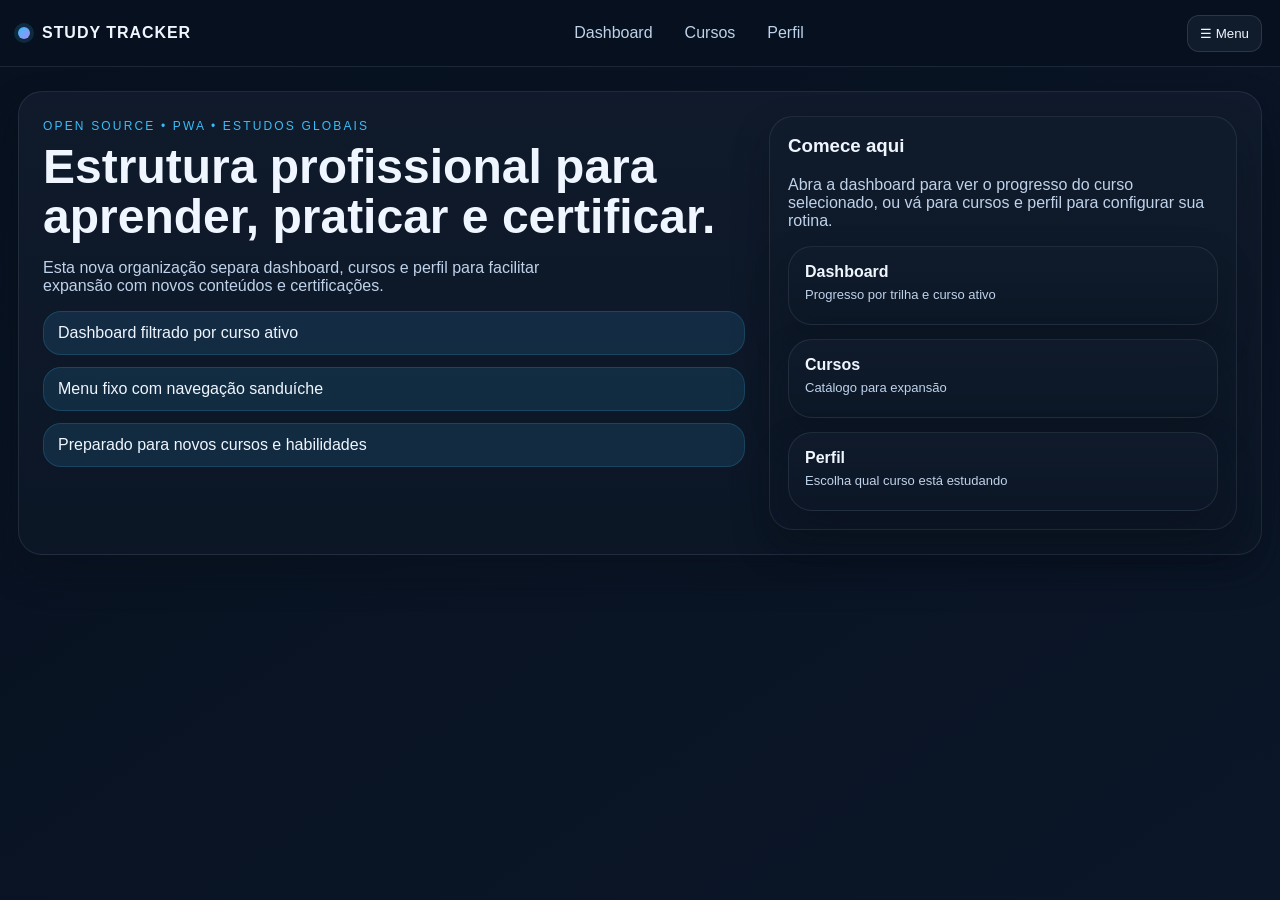
==== commit 9e6d2145: "commit -m "atualiza estrutura do site"" ====
--- a/index.html
+++ b/index.html
@@ -30,9 +30,9 @@
           <h1>Estrutura profissional para aprender, praticar e certificar.</h1>
           <p class="lead">Esta nova organização separa dashboard, cursos e perfil para facilitar expansão com novos conteúdos e certificações.</p>
           <div class="hero-stats">
-            <div class="stat-pill">✅ Dashboard filtrado por curso ativo</div>
-            <div class="stat-pill">✅ Menu fixo com navegação sanduíche</div>
-            <div class="stat-pill">✅ Preparado para novos cursos e habilidades</div>
+            <div class="stat-pill">Dashboard filtrado por curso ativo</div>
+            <div class="stat-pill">Menu fixo com navegação sanduíche</div>
+            <div class="stat-pill">Preparado para novos cursos e habilidades</div>
           </div>
         </div>
         <div class="panel">
